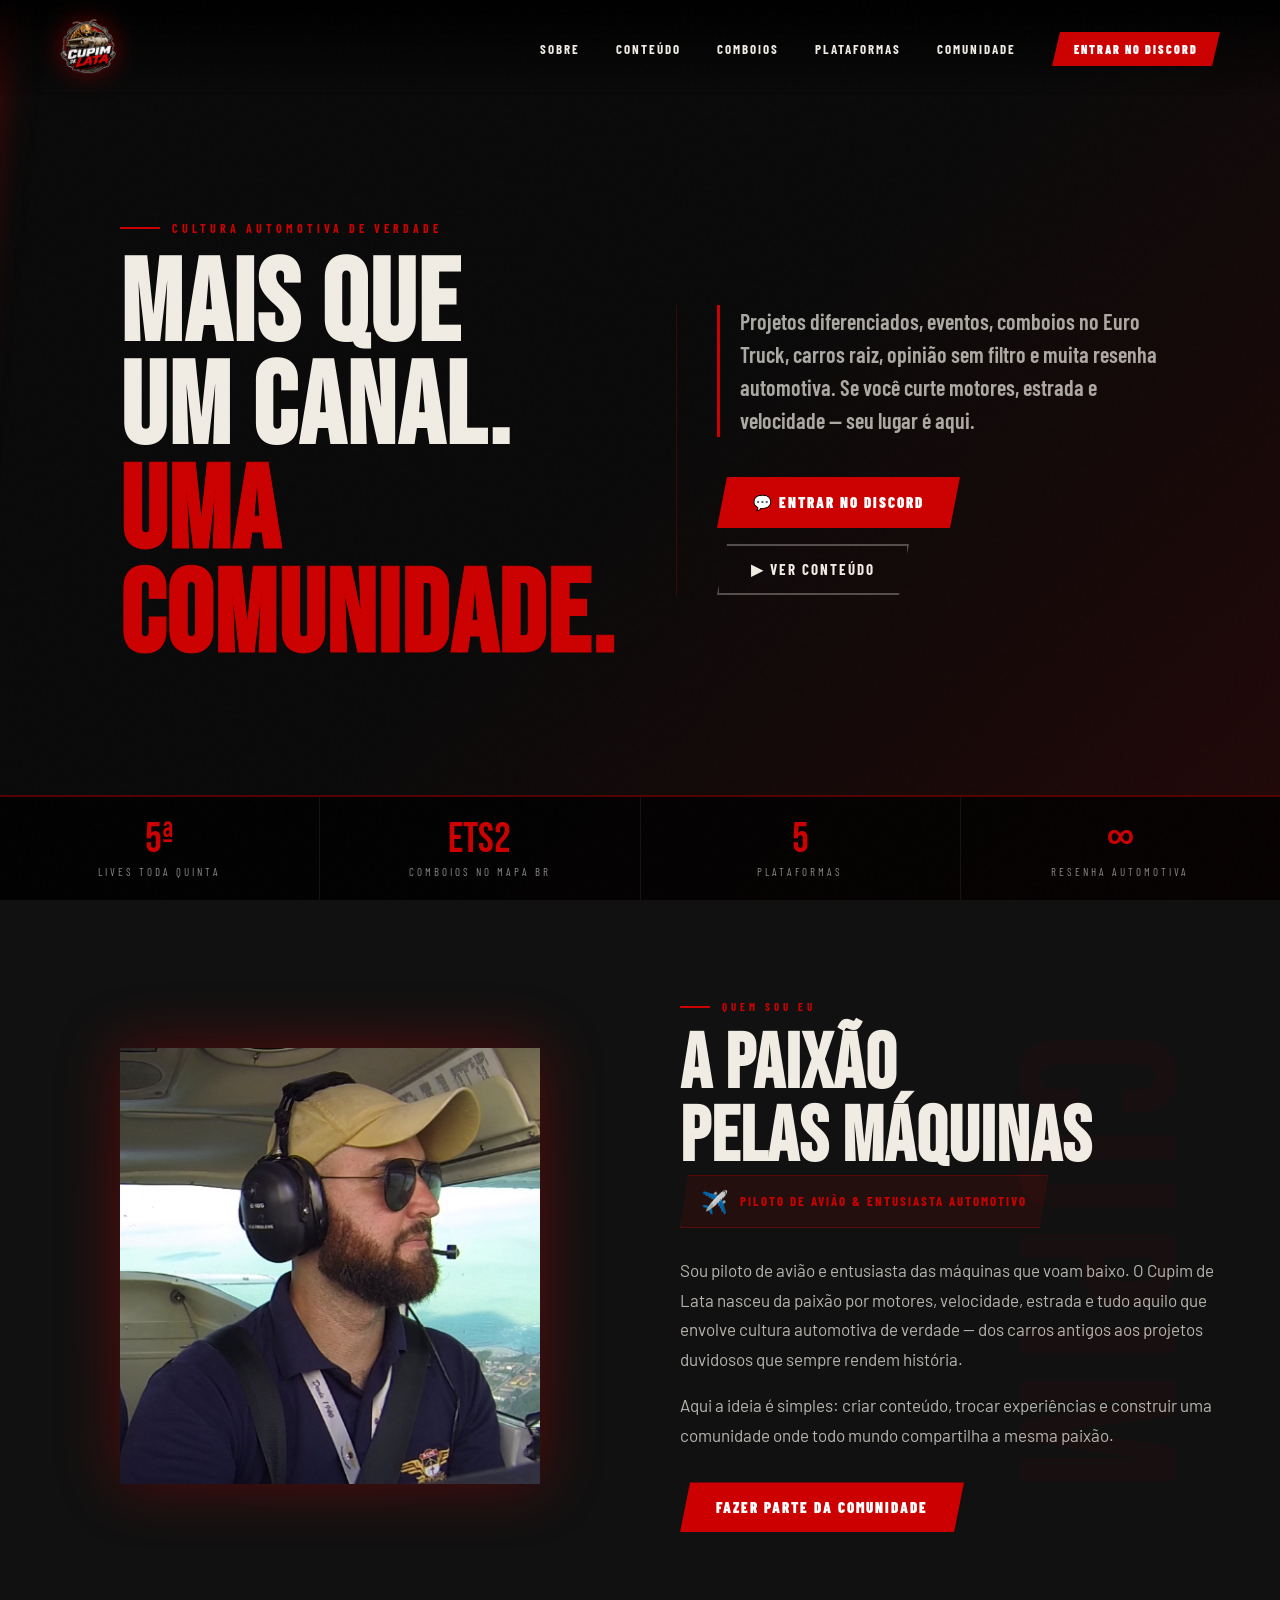
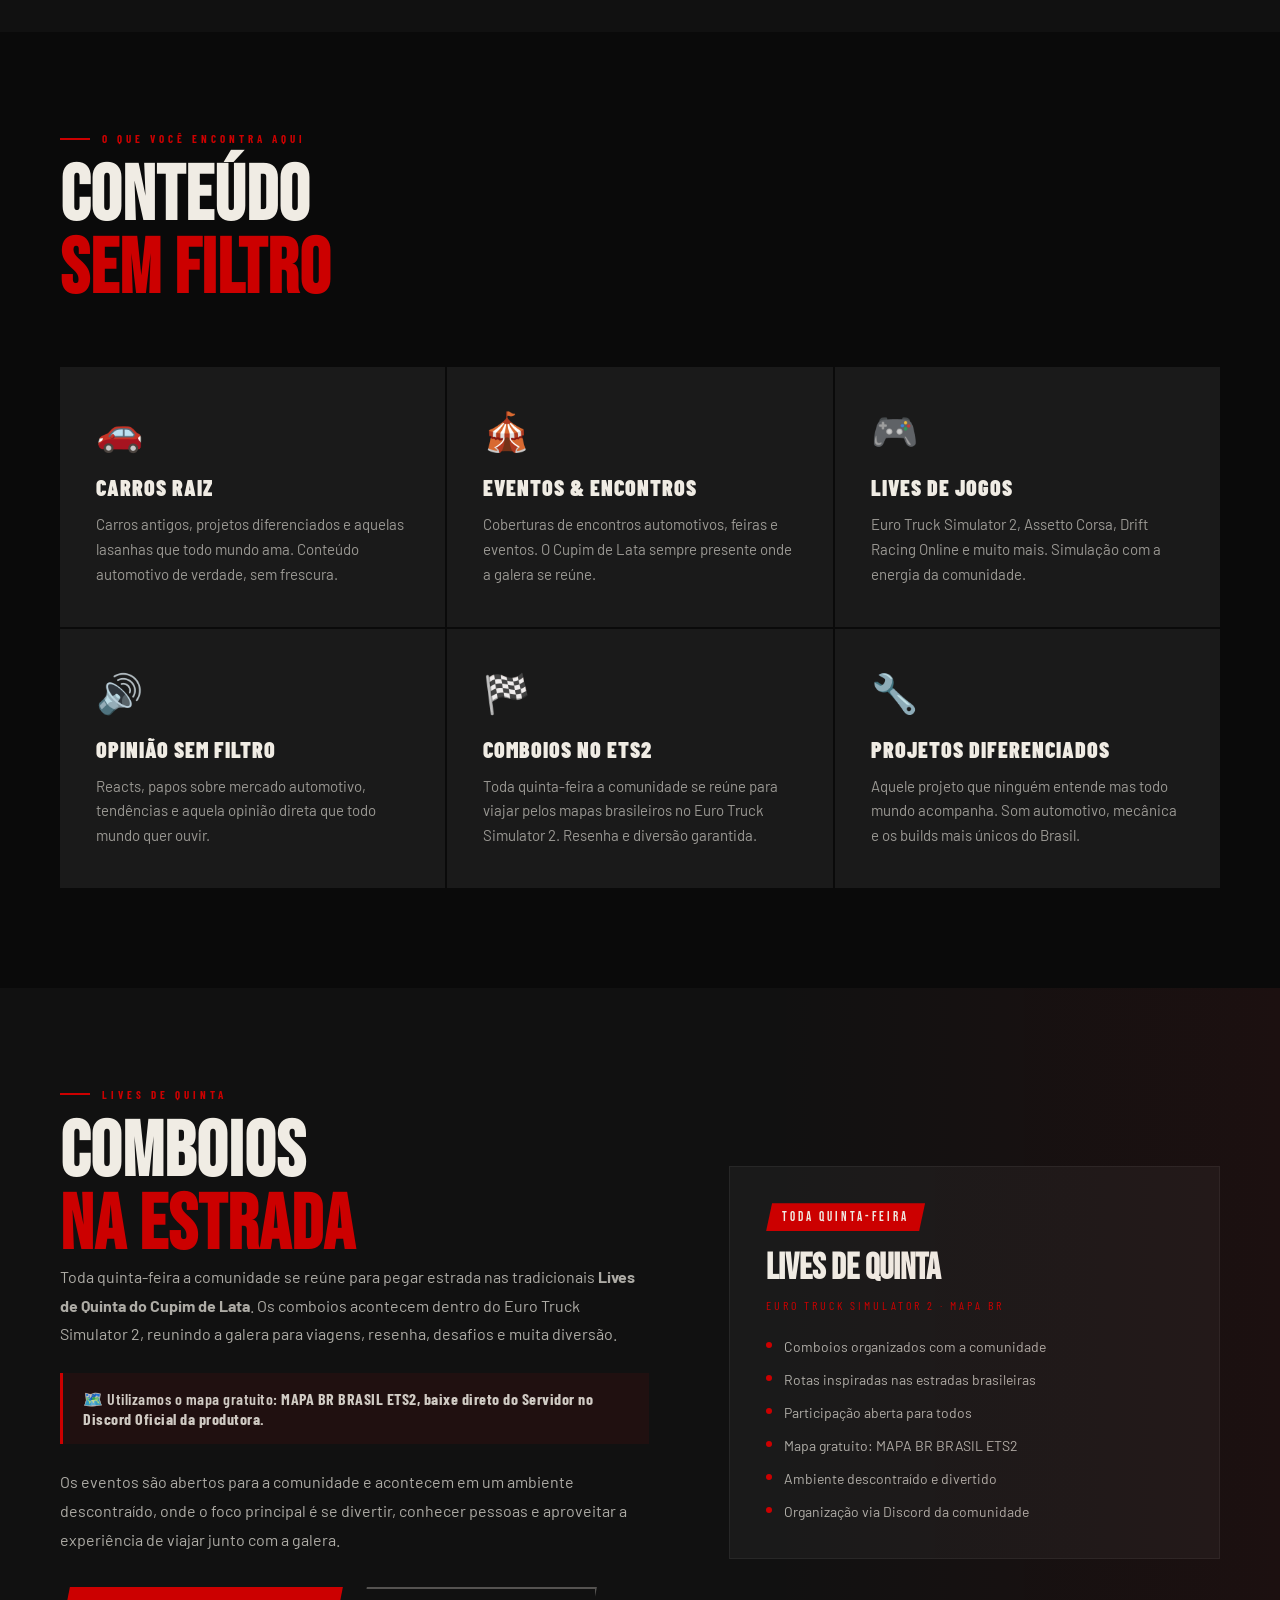
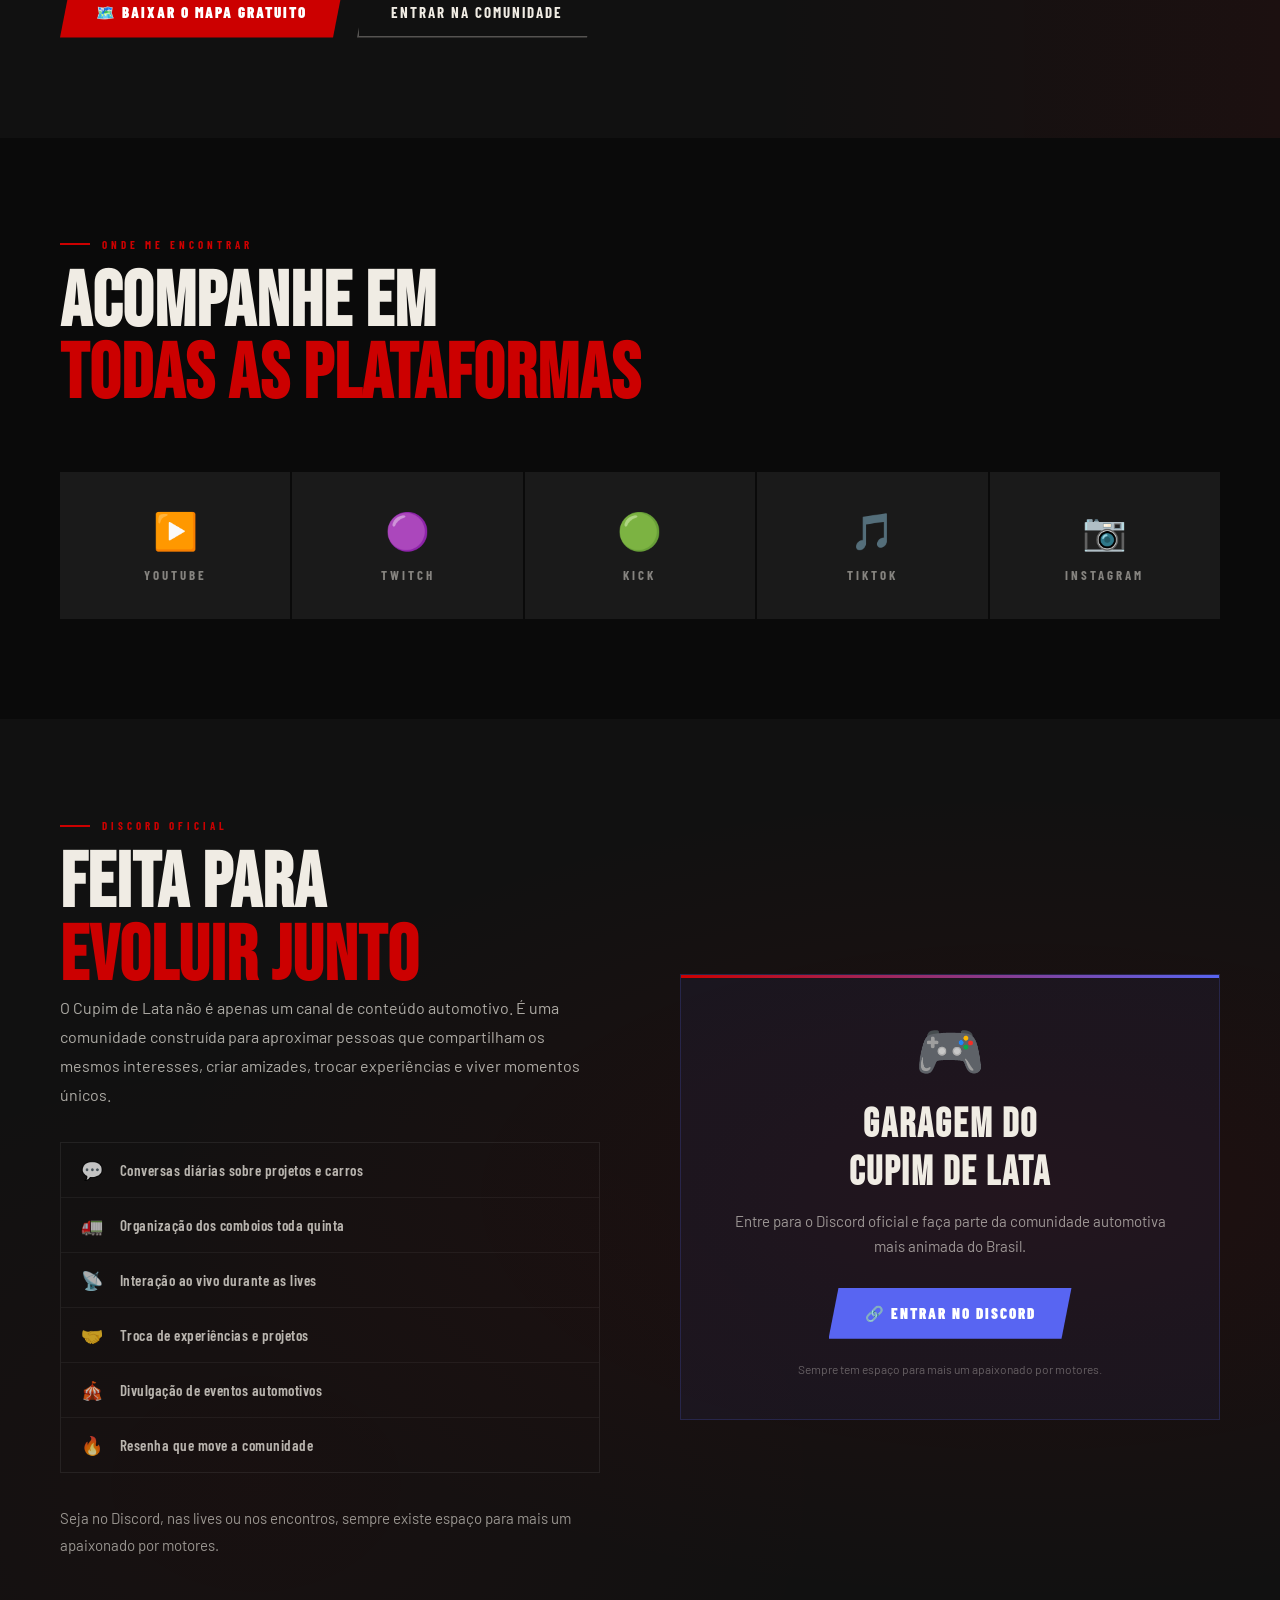
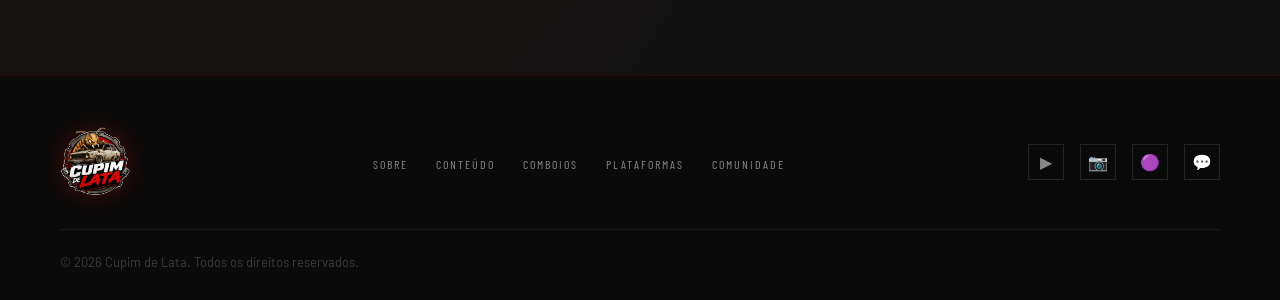
==== index.html @ a25e3d00 "Add files via upload" ====
<!DOCTYPE html>
<html lang="pt-BR">
<head>
<meta charset="UTF-8">
<meta name="viewport" content="width=device-width, initial-scale=1.0">
<title>Cupim de Lata – Cultura Automotiva de Verdade</title>
<link rel="icon" type="image/png" href="./src/img/logo.png">
<link rel="apple-touch-icon" href="./src/img/logo.png">
<link rel="preconnect" href="https://fonts.googleapis.com">
<link href="https://fonts.googleapis.com/css2?family=Bebas+Neue&family=Barlow+Condensed:wght@400;600;700;900&family=Barlow:wght@400;500;600&display=swap" rel="stylesheet">
<link rel="stylesheet" href="style.css">
</head>
<body>

<!-- NAV -->
<nav>
  <a href="#" class="nav-logo">
    <img src="./src/img/logo.png" alt="Cupim de Lata">
  </a>
  <ul class="nav-links">
    <li><a href="#sobre">Sobre</a></li>
    <li><a href="#conteudo">Conteúdo</a></li>
    <li><a href="#comboios">Comboios</a></li>
    <li><a href="#plataformas">Plataformas</a></li>
    <li><a href="#comunidade">Comunidade</a></li>
    <li><a href="https://discord.gg/Wpn9NADYtA" class="nav-cta">Entrar no Discord</a></li>
  </ul>
  <div class="nav-hamburger" id="hamburger" onclick="toggleMenu()">
    <span></span><span></span><span></span>
  </div>
</nav>

<!-- MOBILE MENU -->
<ul class="nav-mobile-menu" id="mobileMenu">
  <li><a href="#sobre">Sobre</a></li>
  <li><a href="#conteudo">Conteúdo</a></li>
  <li><a href="#comboios">Comboios</a></li>
  <li><a href="#plataformas">Plataformas</a></li>
  <li><a href="#comunidade">Comunidade</a></li>
  <li><a href="https://discord.gg/Wpn9NADYtA" class="nav-cta">💬 Entrar no Discord</a></li>
</ul>

<!-- HERO -->
<section class="hero" id="inicio">
  <div class="hero-bg"></div>
  <div class="hero-overlay"></div>
  <div class="hero-slash"></div>

  <div class="hero-content">
    <div class="hero-left">
      <div class="hero-eyebrow reveal">Cultura Automotiva de Verdade</div>
      <h1 class="hero-title reveal reveal-delay-1">
        Mais que<br>
        um canal.<br>
        <span>Uma comunidade.</span>
      </h1>
    </div>
    <div class="hero-right">
      <p class="hero-subtitle reveal reveal-delay-2">
        Projetos diferenciados, eventos, comboios no Euro Truck, carros raiz, opinião sem filtro e muita resenha automotiva. Se você curte motores, estrada e velocidade — seu lugar é aqui.
      </p>
      <div class="hero-actions reveal reveal-delay-3">
        <a href="https://discord.gg/Wpn9NADYtA" class="btn-primary">
          💬 Entrar no Discord
        </a>
        <a href="#conteudo" class="btn-outline">
          ▶ Ver conteúdo
        </a>
      </div>
    </div>
  </div>

  <div class="hero-stats">
    <div class="stat-item">
      <span class="stat-num">5ª</span>
      <span class="stat-label">Lives toda quinta</span>
    </div>
    <div class="stat-item">
      <span class="stat-num">ETS2</span>
      <span class="stat-label">Comboios no mapa BR</span>
    </div>
    <div class="stat-item">
      <span class="stat-num">5</span>
      <span class="stat-label">Plataformas</span>
    </div>
    <div class="stat-item">
      <span class="stat-num">∞</span>
      <span class="stat-label">Resenha automotiva</span>
    </div>
  </div>
</section>

<!-- ABOUT -->
<section class="about" id="sobre">
  <div class="about-grid">
    <div class="about-logo-wrap reveal">
      <img src="./src/img/about.jpg" alt="Cupim de Lata Logo">
    </div>
    <div class="about-text">
      <div class="section-tag reveal">Quem sou eu</div>
      <h2 class="section-title reveal reveal-delay-1">A paixão<br>pelas máquinas</h2>

      <div class="pilot-badge reveal reveal-delay-2">
        <span class="pilot-badge-icon">✈️</span>
        <span class="pilot-badge-text">Piloto de avião & entusiasta automotivo</span>
      </div>

      <p class="reveal reveal-delay-2">Sou piloto de avião e entusiasta das máquinas que voam baixo. O Cupim de Lata nasceu da paixão por motores, velocidade, estrada e tudo aquilo que envolve cultura automotiva de verdade — dos carros antigos aos projetos duvidosos que sempre rendem história.</p>
      <p class="reveal reveal-delay-3">Aqui a ideia é simples: criar conteúdo, trocar experiências e construir uma comunidade onde todo mundo compartilha a mesma paixão.</p>

      <div style="margin-top:32px" class="reveal reveal-delay-3">
        <a href="https://discord.gg/Wpn9NADYtA" class="btn-primary">Fazer parte da comunidade</a>
      </div>
    </div>
  </div>
</section>

<!-- CONTENT -->
<section class="content-section" id="conteudo">
  <div class="content-header">
    <div class="section-tag reveal">O que você encontra aqui</div>
    <h2 class="section-title reveal reveal-delay-1">Conteúdo<br><span style="color:var(--red)">sem filtro</span></h2>
  </div>
  <div class="cards-grid">
    <div class="card reveal">
      <span class="card-icon">🚗</span>
      <h3 class="card-title">Carros Raiz</h3>
      <p class="card-text">Carros antigos, projetos diferenciados e aquelas lasanhas que todo mundo ama. Conteúdo automotivo de verdade, sem frescura.</p>
    </div>
    <div class="card reveal reveal-delay-1">
      <span class="card-icon">🎪</span>
      <h3 class="card-title">Eventos & Encontros</h3>
      <p class="card-text">Coberturas de encontros automotivos, feiras e eventos. O Cupim de Lata sempre presente onde a galera se reúne.</p>
    </div>
    <div class="card reveal reveal-delay-2">
      <span class="card-icon">🎮</span>
      <h3 class="card-title">Lives de Jogos</h3>
      <p class="card-text">Euro Truck Simulator 2, Assetto Corsa, Drift Racing Online e muito mais. Simulação com a energia da comunidade.</p>
    </div>
    <div class="card reveal reveal-delay-3">
      <span class="card-icon">🔊</span>
      <h3 class="card-title">Opinião Sem Filtro</h3>
      <p class="card-text">Reacts, papos sobre mercado automotivo, tendências e aquela opinião direta que todo mundo quer ouvir.</p>
    </div>
    <div class="card reveal reveal-delay-1">
      <span class="card-icon">🏁</span>
      <h3 class="card-title">Comboios no ETS2</h3>
      <p class="card-text">Toda quinta-feira a comunidade se reúne para viajar pelos mapas brasileiros no Euro Truck Simulator 2. Resenha e diversão garantida.</p>
    </div>
    <div class="card reveal reveal-delay-2">
      <span class="card-icon">🔧</span>
      <h3 class="card-title">Projetos Diferenciados</h3>
      <p class="card-text">Aquele projeto que ninguém entende mas todo mundo acompanha. Som automotivo, mecânica e os builds mais únicos do Brasil.</p>
    </div>
  </div>
</section>

<!-- CONVOY -->
<section class="convoy" id="comboios">
  <div class="convoy-inner">
    <div class="convoy-text">
      <div class="section-tag reveal">Lives de Quinta</div>
      <h2 class="section-title reveal reveal-delay-1">Comboios<br><span style="color:var(--red)">na estrada</span></h2>

      <p class="reveal reveal-delay-2">Toda quinta-feira a comunidade se reúne para pegar estrada nas tradicionais <strong>Lives de Quinta do Cupim de Lata</strong>. Os comboios acontecem dentro do Euro Truck Simulator 2, reunindo a galera para viagens, resenha, desafios e muita diversão.</p>

      <div class="convoy-highlight reveal reveal-delay-2">
        🗺️ Utilizamos o mapa gratuito: <strong>MAPA BR BRASIL ETS2, baixe direto do Servidor no Discord Oficial da produtora.</strong>
      </div>

      <p class="reveal reveal-delay-3">Os eventos são abertos para a comunidade e acontecem em um ambiente descontraído, onde o foco principal é se divertir, conhecer pessoas e aproveitar a experiência de viajar junto com a galera.</p>

      <div style="margin-top:32px;display:flex;gap:14px;flex-wrap:wrap" class="reveal reveal-delay-3">
        <a href="https://discord.com/invite/Q7jHeS8Xvj" class="btn-primary">🗺️ Baixar o mapa gratuito</a>
        <a href="https://discord.gg/Wpn9NADYtA" class="btn-outline">Entrar na comunidade</a>
      </div>
    </div>

    <div class="convoy-visual reveal reveal-delay-2">
      <div class="convoy-card">
        <div class="day-badge">Toda Quinta-Feira</div>
        <h3 class="convoy-card-title">Lives de Quinta</h3>
        <p class="convoy-card-sub">Euro Truck Simulator 2 · Mapa BR</p>
        <ul class="convoy-info-list">
          <li><span class="dot"></span>Comboios organizados com a comunidade</li>
          <li><span class="dot"></span>Rotas inspiradas nas estradas brasileiras</li>
          <li><span class="dot"></span>Participação aberta para todos</li>
          <li><span class="dot"></span>Mapa gratuito: MAPA BR BRASIL ETS2</li>
          <li><span class="dot"></span>Ambiente descontraído e divertido</li>
          <li><span class="dot"></span>Organização via Discord da comunidade</li>
        </ul>
      </div>
    </div>
  </div>
</section>

<!-- PLATFORMS -->
<section class="platforms" id="plataformas">
  <div class="platforms-inner">
    <div class="platforms-header">
      <div class="section-tag reveal">Onde me encontrar</div>
      <h2 class="section-title reveal reveal-delay-1">Acompanhe em<br><span style="color:var(--red)">todas as plataformas</span></h2>
    </div>
    <div class="platform-list">
      <a href="https://youtube.com/@cupimdelata" class="platform-item reveal">
        <span class="platform-icon">▶️</span>
        <span class="platform-name">YouTube</span>
      </a>
      <a href="https://twitch.tv/cupimdelata" class="platform-item reveal reveal-delay-1">
        <span class="platform-icon">🟣</span>
        <span class="platform-name">Twitch</span>
      </a>
      <a href="https://kick.com/cupimdelata" class="platform-item reveal reveal-delay-2">
        <span class="platform-icon">🟢</span>
        <span class="platform-name">Kick</span>
      </a>
      <a href="https://tiktok.com/@cupimdelata" class="platform-item reveal reveal-delay-3">
        <span class="platform-icon">🎵</span>
        <span class="platform-name">TikTok</span>
      </a>
      <a href="https://instagram.com/cupim.delata" class="platform-item reveal reveal-delay-4">
        <span class="platform-icon">📷</span>
        <span class="platform-name">Instagram</span>
      </a>
    </div>
  </div>
</section>

<!-- COMMUNITY -->
<section class="community" id="comunidade">
  <div class="community-bg"></div>
  <div class="community-inner">
    <div class="community-text">
      <div class="section-tag reveal">Discord Oficial</div>
      <h2 class="section-title reveal reveal-delay-1">Feita para<br><span style="color:var(--red)">evoluir junto</span></h2>

      <p class="reveal reveal-delay-2">O Cupim de Lata não é apenas um canal de conteúdo automotivo. É uma comunidade construída para aproximar pessoas que compartilham os mesmos interesses, criar amizades, trocar experiências e viver momentos únicos.</p>

      <div class="community-features reveal reveal-delay-2">
        <div class="feat-row"><span class="feat-row-icon">💬</span> Conversas diárias sobre projetos e carros</div>
        <div class="feat-row"><span class="feat-row-icon">🚛</span> Organização dos comboios toda quinta</div>
        <div class="feat-row"><span class="feat-row-icon">📡</span> Interação ao vivo durante as lives</div>
        <div class="feat-row"><span class="feat-row-icon">🤝</span> Troca de experiências e projetos</div>
        <div class="feat-row"><span class="feat-row-icon">🎪</span> Divulgação de eventos automotivos</div>
        <div class="feat-row"><span class="feat-row-icon">🔥</span> Resenha que move a comunidade</div>
      </div>

      <p class="reveal reveal-delay-3" style="font-size:15px;color:rgba(240,236,228,0.6)">Seja no Discord, nas lives ou nos encontros, sempre existe espaço para mais um apaixonado por motores.</p>
    </div>

    <div class="reveal reveal-delay-2">
      <div class="discord-box">
        <span class="discord-icon">🎮</span>
        <h3>Garagem do<br>Cupim de Lata</h3>
        <p>Entre para o Discord oficial e faça parte da comunidade automotiva mais animada do Brasil.</p>
        <a href="https://discord.gg/Wpn9NADYtA" class="btn-discord">
          🔗 Entrar no Discord
        </a>
        <p style="font-size:12px;margin-top:20px;margin-bottom:0;color:rgba(240,236,228,0.35)">
          Sempre tem espaço para mais um apaixonado por motores.
        </p>
      </div>
    </div>
  </div>
</section>

<!-- FOOTER -->
<footer>
  <div class="footer-inner">
    <div>
      <div class="footer-logo">
        <img src="./src/img/logo.png" alt="Cupim de Lata">
      </div>
    </div>
    <ul class="footer-links">
      <li><a href="#sobre">Sobre</a></li>
      <li><a href="#conteudo">Conteúdo</a></li>
      <li><a href="#comboios">Comboios</a></li>
      <li><a href="#plataformas">Plataformas</a></li>
      <li><a href="#comunidade">Comunidade</a></li>
    </ul>
    <div class="footer-social">
      <a href="https://youtube.com/@cupimdelata" class="social-icon">▶</a>
      <a href="https://instagram.com/cupim.delata" class="social-icon">📷</a>
      <a href="https://twitch.tv/cupimdelata" class="social-icon">🟣</a>
      <a href="https://discord.gg/Wpn9NADYtA" class="social-icon">💬</a>
    </div>
  </div>
  <div class="footer-bottom">
    <p class="footer-copy">© 2026 Cupim de Lata. Todos os direitos reservados.</p>
  </div>
</footer>

<script src="main.js"></script>
</body>
</html>
---- style.css ----
:root {
    --red: #cc0000;
    --red-bright: #ff1a1a;
    --white: #f0ece4;
    --black: #0a0a0a;
    --dark: #111111;
    --dark2: #1a1a1a;
    --dark3: #222222;
    --metal: #2a2a2a;
    --rust: #8b3a1a;
    --yellow: #f5c518;
    --text-muted: #888;
  }

  *, *::before, *::after { box-sizing: border-box; margin: 0; padding: 0; }

  html { }

  body {
    background-color: var(--black);
    color: var(--white);
    font-family: 'Barlow', sans-serif;
    overflow-x: hidden;
  }

  /* ── NOISE OVERLAY ── */
  body::before {
    content: '';
    position: fixed;
    inset: 0;
    background-image: url("data:image/svg+xml,%3Csvg viewBox='0 0 256 256' xmlns='http://www.w3.org/2000/svg'%3E%3Cfilter id='n'%3E%3CfeTurbulence type='fractalNoise' baseFrequency='0.9' numOctaves='4' stitchTiles='stitch'/%3E%3C/filter%3E%3Crect width='100%25' height='100%25' filter='url(%23n)' opacity='0.04'/%3E%3C/svg%3E");
    pointer-events: none;
    z-index: 9999;
    opacity: 0.35;
  }

  /* ── NAV ── */
  nav {
    position: fixed;
    top: 0;
    width: 100%;
    z-index: 100;
    display: flex;
    align-items: center;
    justify-content: space-between;
    padding: 18px 60px;
    background: linear-gradient(to bottom, rgba(0,0,0,0.95) 0%, transparent 100%);
    backdrop-filter: blur(4px);
  }

  .nav-logo img {
    height: 56px;
    filter: drop-shadow(0 0 12px rgba(204,0,0,0.5));
  }

  .nav-links {
    display: flex;
    gap: 36px;
    list-style: none;
  }

  .nav-links a {
    text-decoration: none;
    color: var(--white);
    font-family: 'Barlow Condensed', sans-serif;
    font-weight: 700;
    font-size: 13px;
    letter-spacing: 2px;
    text-transform: uppercase;
    transition: color 0.2s;
    position: relative;
  }

  .nav-links a::after {
    content: '';
    position: absolute;
    left: 0; bottom: -4px;
    width: 0; height: 2px;
    background: var(--red);
    transition: width 0.3s;
  }

  .nav-links a:hover { color: var(--red-bright); }
  .nav-links a:hover::after { width: 100%; }

  .nav-cta {
    background: var(--red);
    color: #fff !important;
    padding: 10px 22px;
    clip-path: polygon(8px 0%, 100% 0%, calc(100% - 8px) 100%, 0% 100%);
    font-family: 'Barlow Condensed', sans-serif !important;
    font-weight: 900 !important;
    font-size: 12px !important;
    letter-spacing: 2px !important;
    transition: background 0.2s !important;
  }
  .nav-cta:hover { background: var(--red-bright) !important; color: #fff !important; }
  .nav-cta::after { display: none !important; }

  /* ── HERO ── */
  .hero {
    position: relative;
    min-height: 100vh;
    display: flex;
    align-items: center;
    justify-content: center;
    overflow: hidden;
  }

  .hero-bg {
    position: absolute;
    inset: 0;
    background-image: url('bg2.png');
    background-size: cover;
    background-position: center;
    filter: brightness(0.35) saturate(0.8);
    transform: scale(1.05);
    animation: slow-zoom 20s ease-in-out infinite alternate;
  }

  @keyframes slow-zoom {
    from { transform: scale(1.05); }
    to   { transform: scale(1.12); }
  }

  .hero-overlay {
    position: absolute;
    inset: 0;
    background: linear-gradient(
      135deg,
      rgba(10,10,10,0.92) 0%,
      rgba(10,10,10,0.6) 50%,
      rgba(180,0,0,0.15) 100%
    );
  }

  /* diagonal red slash */
  .hero-slash {
    position: absolute;
    left: -60px;
    top: 0;
    bottom: 0;
    width: 6px;
    background: var(--red);
    transform: skewX(-6deg);
    box-shadow: 0 0 40px 8px rgba(204,0,0,0.6);
  }

  .hero-content {
    position: relative;
    z-index: 2;
    padding: 0 60px;
    width: 100%;
    max-width: 1280px;
    margin: 0 auto;
    display: grid;
    grid-template-columns: 1fr 1fr;
    gap: 60px;
    align-items: center;
  }

  .hero-left {
    display: flex;
    flex-direction: column;
  }

  .hero-right {
    display: flex;
    flex-direction: column;
    justify-content: center;
    padding-left: 40px;
    border-left: 1px solid rgba(204,0,0,0.25);
  }

  .hero-eyebrow {
    font-family: 'Barlow Condensed', sans-serif;
    font-weight: 700;
    font-size: 12px;
    letter-spacing: 4px;
    text-transform: uppercase;
    color: var(--red);
    margin-bottom: 20px;
    display: flex;
    align-items: center;
    gap: 12px;
  }

  .hero-eyebrow::before {
    content: '';
    display: block;
    width: 40px;
    height: 2px;
    background: var(--red);
  }

  .hero-title {
    font-family: 'Bebas Neue', cursive;
    font-size: clamp(64px, 9vw, 130px);
    line-height: 0.9;
    color: var(--white);
    letter-spacing: 2px;
    margin-bottom: 10px;
  }

  .hero-title span {
    color: var(--red);
    display: block;
    -webkit-text-stroke: 1px var(--red);
  }

  .hero-subtitle {
    font-family: 'Barlow Condensed', sans-serif;
    font-weight: 600;
    font-size: clamp(16px, 2.2vw, 22px);
    color: rgba(240,236,228,0.7);
    line-height: 1.5;
    margin: 0 0 40px;
    border-left: 3px solid var(--red);
    padding-left: 20px;
  }

  .hero-actions {
    display: flex;
    gap: 16px;
    flex-wrap: wrap;
  }

  .btn-primary {
    display: inline-flex;
    align-items: center;
    gap: 10px;
    background: var(--red);
    color: #fff;
    font-family: 'Barlow Condensed', sans-serif;
    font-weight: 900;
    font-size: 15px;
    letter-spacing: 2px;
    text-transform: uppercase;
    padding: 16px 36px;
    clip-path: polygon(10px 0%, 100% 0%, calc(100% - 10px) 100%, 0% 100%);
    text-decoration: none;
    transition: all 0.25s;
    position: relative;
    overflow: hidden;
  }

  .btn-primary::before {
    content: '';
    position: absolute;
    inset: 0;
    background: rgba(255,255,255,0.12);
    transform: translateX(-110%) skewX(-15deg);
    transition: transform 0.35s;
  }

  .btn-primary:hover::before { transform: translateX(110%) skewX(-15deg); }
  .btn-primary:hover { background: var(--red-bright); transform: translateY(-2px); }

  .btn-outline {
    display: inline-flex;
    align-items: center;
    gap: 10px;
    background: transparent;
    color: var(--white);
    font-family: 'Barlow Condensed', sans-serif;
    font-weight: 700;
    font-size: 15px;
    letter-spacing: 2px;
    text-transform: uppercase;
    padding: 14px 32px;
    border: 2px solid rgba(240,236,228,0.3);
    clip-path: polygon(10px 0%, 100% 0%, calc(100% - 10px) 100%, 0% 100%);
    text-decoration: none;
    transition: all 0.25s;
  }

  .btn-outline:hover {
    border-color: var(--red);
    color: var(--red-bright);
    transform: translateY(-2px);
  }

  /* stats bar */
  .hero-stats {
    position: absolute;
    bottom: 0;
    left: 0;
    right: 0;
    background: rgba(0,0,0,0.8);
    border-top: 2px solid rgba(204,0,0,0.4);
    display: flex;
    align-items: center;
    justify-content: center;
    gap: 0;
    z-index: 2;
  }

  .stat-item {
    flex: 1;
    text-align: center;
    padding: 22px 20px;
    border-right: 1px solid rgba(255,255,255,0.07);
    position: relative;
  }
  .stat-item:last-child { border-right: none; }

  .stat-num {
    font-family: 'Bebas Neue', cursive;
    font-size: 42px;
    color: var(--red);
    line-height: 1;
    display: block;
  }

  .stat-label {
    font-family: 'Barlow Condensed', sans-serif;
    font-size: 11px;
    letter-spacing: 3px;
    text-transform: uppercase;
    color: var(--text-muted);
    margin-top: 4px;
    display: block;
  }

  /* ── SECTIONS BASE ── */
  section {
    padding: 100px 60px;
  }

  .section-tag {
    font-family: 'Barlow Condensed', sans-serif;
    font-weight: 700;
    font-size: 11px;
    letter-spacing: 4px;
    text-transform: uppercase;
    color: var(--red);
    display: flex;
    align-items: center;
    gap: 12px;
    margin-bottom: 16px;
  }

  .section-tag::before {
    content: '';
    display: inline-block;
    width: 30px;
    height: 2px;
    background: var(--red);
  }

  .section-title {
    font-family: 'Bebas Neue', cursive;
    font-size: clamp(42px, 6vw, 80px);
    line-height: 0.95;
    letter-spacing: 1px;
  }

  /* ── ABOUT ── */
  .about {
    background: var(--dark);
    position: relative;
    overflow: hidden;
  }

  .about::before {
    content: 'CUPIM';
    position: absolute;
    right: -40px;
    top: 50%;
    transform: translateY(-50%) rotate(90deg);
    font-family: 'Bebas Neue', cursive;
    font-size: 220px;
    color: rgba(204,0,0,0.04);
    letter-spacing: 10px;
    pointer-events: none;
    white-space: nowrap;
  }

  .about-grid {
    display: grid;
    grid-template-columns: 1fr 1fr;
    gap: 80px;
    align-items: center;
    max-width: 1280px;
    margin: 0 auto;
  }

  .about-logo-wrap {
    position: relative;
    display: flex;
    justify-content: center;
  }

  .about-logo-wrap::before {
    content: '';
    position: absolute;
    inset: -30px;
    border-radius: 50%;
    background: radial-gradient(circle, rgba(204,0,0,0.12) 0%, transparent 70%);
    animation: pulse-glow 3s ease-in-out infinite;
  }

  @keyframes pulse-glow {
    0%, 100% { opacity: 0.5; transform: scale(1); }
    50% { opacity: 1; transform: scale(1.05); }
  }

  .about-logo-wrap img {
    width: 100%;
    max-width: 420px;
    filter: drop-shadow(0 0 30px rgba(204,0,0,0.35));
    position: relative;
    z-index: 1;
  }

  .about-text p {
    font-size: 17px;
    line-height: 1.75;
    color: rgba(240,236,228,0.75);
    margin-bottom: 16px;
  }

  .pilot-badge {
    display: inline-flex;
    align-items: center;
    gap: 12px;
    background: rgba(204,0,0,0.1);
    border: 1px solid rgba(204,0,0,0.3);
    padding: 12px 20px;
    clip-path: polygon(8px 0%, 100% 0%, calc(100% - 8px) 100%, 0% 100%);
    margin-bottom: 28px;
  }

  .pilot-badge-icon { font-size: 22px; }
  .pilot-badge-text {
    font-family: 'Barlow Condensed', sans-serif;
    font-weight: 700;
    font-size: 13px;
    letter-spacing: 2px;
    text-transform: uppercase;
    color: var(--red);
  }

  /* ── CONTENT GRID ── */
  .content-section {
    background: var(--black);
    position: relative;
  }

  .content-header {
    max-width: 1280px;
    margin: 0 auto 60px;
  }

  .cards-grid {
    display: grid;
    grid-template-columns: repeat(3, 1fr);
    gap: 2px;
    max-width: 1280px;
    margin: 0 auto;
  }

  .card {
    background: var(--dark2);
    padding: 40px 36px;
    position: relative;
    overflow: hidden;
    transition: transform 0.3s, background 0.3s;
    cursor: default;
  }

  .card::before {
    content: '';
    position: absolute;
    top: 0; left: 0;
    width: 3px;
    height: 0;
    background: var(--red);
    transition: height 0.4s;
  }

  .card:hover { background: var(--dark3); transform: translateY(-4px); }
  .card:hover::before { height: 100%; }

  .card-icon {
    font-size: 38px;
    margin-bottom: 20px;
    display: block;
    filter: grayscale(0.3);
    transition: filter 0.3s;
  }

  .card:hover .card-icon { filter: grayscale(0); }

  .card-title {
    font-family: 'Barlow Condensed', sans-serif;
    font-weight: 900;
    font-size: 22px;
    letter-spacing: 1px;
    text-transform: uppercase;
    margin-bottom: 12px;
    color: var(--white);
  }

  .card-text {
    font-size: 15px;
    line-height: 1.65;
    color: rgba(240,236,228,0.6);
  }

  /* ── CONVOY ── */
  .convoy {
    background: var(--dark);
    position: relative;
    overflow: hidden;
  }

  .convoy::after {
    content: '';
    position: absolute;
    top: 0; right: 0;
    width: 40%;
    height: 100%;
    background: linear-gradient(to left, rgba(204,0,0,0.06) 0%, transparent 100%);
    pointer-events: none;
  }

  .convoy-inner {
    max-width: 1280px;
    margin: 0 auto;
    display: grid;
    grid-template-columns: 1.2fr 1fr;
    gap: 80px;
    align-items: center;
  }

  .convoy-text p {
    font-size: 16px;
    line-height: 1.8;
    color: rgba(240,236,228,0.7);
    margin-bottom: 18px;
  }

  .convoy-highlight {
    background: rgba(204,0,0,0.08);
    border-left: 3px solid var(--red);
    padding: 16px 20px;
    margin: 24px 0;
    font-family: 'Barlow Condensed', sans-serif;
    font-size: 16px;
    font-weight: 600;
    letter-spacing: 0.5px;
    color: rgba(240,236,228,0.85);
  }

  .convoy-visual {
    position: relative;
  }

  .convoy-card {
    background: var(--dark2);
    border: 1px solid rgba(255,255,255,0.06);
    padding: 36px;
    position: relative;
  }

  .convoy-card-title {
    font-family: 'Bebas Neue', cursive;
    font-size: 36px;
    color: var(--white);
    margin-bottom: 8px;
  }

  .convoy-card-sub {
    font-family: 'Barlow Condensed', sans-serif;
    font-size: 12px;
    letter-spacing: 3px;
    text-transform: uppercase;
    color: var(--red);
    margin-bottom: 24px;
  }

  .day-badge {
    display: inline-block;
    background: var(--red);
    font-family: 'Bebas Neue', cursive;
    font-size: 13px;
    letter-spacing: 3px;
    padding: 6px 16px;
    clip-path: polygon(6px 0%, 100% 0%, calc(100% - 6px) 100%, 0% 100%);
    margin-bottom: 16px;
  }

  .convoy-info-list {
    list-style: none;
    display: flex;
    flex-direction: column;
    gap: 12px;
  }

  .convoy-info-list li {
    display: flex;
    align-items: flex-start;
    gap: 12px;
    font-size: 14px;
    color: rgba(240,236,228,0.7);
    line-height: 1.5;
  }

  .convoy-info-list li .dot {
    width: 6px;
    height: 6px;
    border-radius: 50%;
    background: var(--red);
    margin-top: 6px;
    flex-shrink: 0;
  }

  /* ── PLATFORMS ── */
  .platforms {
    background: var(--black);
    position: relative;
  }

  .platforms-inner {
    max-width: 1280px;
    margin: 0 auto;
  }

  .platforms-header {
    margin-bottom: 60px;
  }

  .platform-list {
    display: grid;
    grid-template-columns: repeat(5, 1fr);
    gap: 2px;
  }

  .platform-item {
    background: var(--dark2);
    padding: 36px 24px;
    text-align: center;
    transition: all 0.3s;
    position: relative;
    overflow: hidden;
    text-decoration: none;
    display: flex;
    flex-direction: column;
    align-items: center;
    gap: 14px;
  }

  .platform-item::before {
    content: '';
    position: absolute;
    bottom: 0; left: 0; right: 0;
    height: 2px;
    background: var(--red);
    transform: scaleX(0);
    transition: transform 0.3s;
  }

  .platform-item:hover { background: var(--dark3); transform: translateY(-4px); }
  .platform-item:hover::before { transform: scaleX(1); }

  .platform-icon {
    font-size: 36px;
    display: block;
  }

  .platform-name {
    font-family: 'Barlow Condensed', sans-serif;
    font-weight: 700;
    font-size: 13px;
    letter-spacing: 3px;
    text-transform: uppercase;
    color: rgba(240,236,228,0.5);
    transition: color 0.3s;
  }

  .platform-item:hover .platform-name { color: var(--white); }

  /* ── COMMUNITY / DISCORD ── */
  .community {
    background: var(--dark);
    position: relative;
    overflow: hidden;
  }

  .community-bg {
    position: absolute;
    inset: 0;
    background: 
      radial-gradient(ellipse at 80% 50%, rgba(204,0,0,0.08) 0%, transparent 60%),
      radial-gradient(ellipse at 20% 80%, rgba(204,0,0,0.04) 0%, transparent 40%);
    pointer-events: none;
  }

  .community-inner {
    max-width: 1280px;
    margin: 0 auto;
    display: grid;
    grid-template-columns: 1fr 1fr;
    gap: 80px;
    align-items: center;
    position: relative;
    z-index: 1;
  }

  .community-text p {
    font-size: 16px;
    line-height: 1.8;
    color: rgba(240,236,228,0.7);
    margin-bottom: 16px;
  }

  .community-features {
    display: flex;
    flex-direction: column;
    gap: 0;
    margin: 32px 0;
    border: 1px solid rgba(255,255,255,0.07);
  }

  .feat-row {
    display: flex;
    align-items: center;
    gap: 16px;
    padding: 16px 20px;
    border-bottom: 1px solid rgba(255,255,255,0.05);
    font-family: 'Barlow Condensed', sans-serif;
    font-size: 15px;
    font-weight: 600;
    letter-spacing: 0.5px;
    color: rgba(240,236,228,0.75);
    transition: background 0.2s, color 0.2s;
  }

  .feat-row:last-child { border-bottom: none; }
  .feat-row:hover { background: rgba(204,0,0,0.06); color: var(--white); }
  .feat-row-icon { font-size: 18px; }

  /* Discord CTA box */
  .discord-box {
    background: rgba(88, 101, 242, 0.06);
    border: 1px solid rgba(88, 101, 242, 0.2);
    padding: 40px;
    text-align: center;
    position: relative;
  }

  .discord-box::before {
    content: '';
    position: absolute;
    top: 0; left: 0; right: 0;
    height: 3px;
    background: linear-gradient(90deg, var(--red) 0%, #5865f2 100%);
  }

  .discord-icon {
    font-size: 56px;
    display: block;
    margin-bottom: 16px;
  }

  .discord-box h3 {
    font-family: 'Bebas Neue', cursive;
    font-size: 40px;
    letter-spacing: 2px;
    margin-bottom: 12px;
    color: var(--white);
  }

  .discord-box p {
    font-size: 15px;
    color: rgba(240,236,228,0.6);
    line-height: 1.7;
    margin-bottom: 28px;
  }

  .btn-discord {
    display: inline-flex;
    align-items: center;
    gap: 10px;
    background: #5865f2;
    color: #fff;
    font-family: 'Barlow Condensed', sans-serif;
    font-weight: 900;
    font-size: 15px;
    letter-spacing: 2px;
    text-transform: uppercase;
    padding: 16px 36px;
    clip-path: polygon(10px 0%, 100% 0%, calc(100% - 10px) 100%, 0% 100%);
    text-decoration: none;
    transition: all 0.25s;
  }

  .btn-discord:hover { background: #4752c4; transform: translateY(-2px); }

  /* ── FOOTER ── */
  footer {
    background: var(--black);
    border-top: 1px solid rgba(204,0,0,0.2);
    padding: 50px 60px 30px;
  }

  .footer-inner {
    max-width: 1280px;
    margin: 0 auto;
    display: flex;
    align-items: center;
    justify-content: space-between;
    flex-wrap: wrap;
    gap: 24px;
    padding-bottom: 30px;
    border-bottom: 1px solid rgba(255,255,255,0.06);
    margin-bottom: 24px;
  }

  .footer-logo img {
    height: 70px;
    filter: drop-shadow(0 0 12px rgba(204,0,0,0.3));
  }

  .footer-tagline {
    font-family: 'Barlow Condensed', sans-serif;
    font-size: 13px;
    letter-spacing: 2px;
    text-transform: uppercase;
    color: var(--text-muted);
    margin-top: 8px;
  }

  .footer-links {
    display: flex;
    gap: 28px;
    list-style: none;
  }

  .footer-links a {
    font-family: 'Barlow Condensed', sans-serif;
    font-size: 12px;
    letter-spacing: 2px;
    text-transform: uppercase;
    color: var(--text-muted);
    text-decoration: none;
    transition: color 0.2s;
  }

  .footer-links a:hover { color: var(--red); }

  .footer-bottom {
    max-width: 1280px;
    margin: 0 auto;
    display: flex;
    justify-content: space-between;
    align-items: center;
    flex-wrap: wrap;
    gap: 12px;
  }

  .footer-copy {
    font-size: 13px;
    color: rgba(255,255,255,0.2);
  }

  .footer-social {
    display: flex;
    gap: 16px;
  }

  .social-icon {
    width: 36px;
    height: 36px;
    border: 1px solid rgba(255,255,255,0.1);
    display: flex;
    align-items: center;
    justify-content: center;
    font-size: 16px;
    transition: all 0.25s;
    text-decoration: none;
    color: var(--text-muted);
  }

  .social-icon:hover {
    border-color: var(--red);
    color: var(--red);
    background: rgba(204,0,0,0.08);
  }

  /* ── SCROLL ANIMATIONS ── */
  .reveal {
    opacity: 0;
    transform: translateY(30px);
    transition: opacity 0.7s ease, transform 0.7s ease;
  }

  .reveal.visible {
    opacity: 1;
    transform: translateY(0);
  }

  .reveal-delay-1 { transition-delay: 0.1s; }
  .reveal-delay-2 { transition-delay: 0.2s; }
  .reveal-delay-3 { transition-delay: 0.3s; }
  .reveal-delay-4 { transition-delay: 0.4s; }

  /* ── DIVIDER ── */
  .divider {
    display: flex;
    align-items: center;
    gap: 16px;
    padding: 0 60px;
    max-width: 1400px;
    margin: 0 auto;
  }

  .divider-line {
    flex: 1;
    height: 1px;
    background: rgba(255,255,255,0.06);
  }

  .divider-icon {
    font-size: 18px;
    color: rgba(204,0,0,0.4);
  }

  /* ── HAMBURGER ── */
  .nav-hamburger {
    display: none;
    flex-direction: column;
    gap: 5px;
    cursor: pointer;
    padding: 6px;
    z-index: 200;
  }
  .nav-hamburger span {
    display: block;
    width: 26px;
    height: 2px;
    background: var(--white);
    border-radius: 2px;
    transition: all 0.3s;
  }
  .nav-hamburger.open span:nth-child(1) { transform: translateY(7px) rotate(45deg); }
  .nav-hamburger.open span:nth-child(2) { opacity: 0; }
  .nav-hamburger.open span:nth-child(3) { transform: translateY(-7px) rotate(-45deg); }

  .nav-mobile-menu {
    display: none;
    position: fixed;
    top: 0; left: 0; right: 0; bottom: 0;
    background: rgba(8,8,8,0.98);
    z-index: 150;
    flex-direction: column;
    align-items: center;
    justify-content: center;
    gap: 0;
    backdrop-filter: blur(12px);
  }
  .nav-mobile-menu.open { display: flex; }
  .nav-mobile-menu li { list-style: none; width: 100%; text-align: center; }
  .nav-mobile-menu a {
    display: block;
    padding: 20px 32px;
    font-family: 'Bebas Neue', cursive;
    font-size: 36px;
    letter-spacing: 3px;
    color: var(--white);
    text-decoration: none;
    border-bottom: 1px solid rgba(255,255,255,0.06);
    transition: color 0.2s, background 0.2s;
  }
  .nav-mobile-menu a:hover { color: var(--red); background: rgba(204,0,0,0.05); }
  .nav-mobile-menu .nav-cta {
    margin-top: 28px;
    display: inline-block !important;
    width: auto !important;
    font-size: 16px !important;
    padding: 16px 36px !important;
    border-bottom: none !important;
    background: var(--red) !important;
  }

  /* ── MOBILE ── */
  @media (max-width: 900px) {

    /* NAV */
    nav { padding: 14px 20px; }
    .nav-links { display: none; }
    .nav-hamburger { display: flex; }
    .nav-logo img { height: 44px; }

    /* SECTIONS */
    section { padding: 60px 20px; }

    /* HERO */
    .hero { align-items: flex-start; padding-top: 100px; min-height: 100svh; }
    .hero-content {
      grid-template-columns: 1fr;
      gap: 24px;
      padding: 0 20px;
    }
    .hero-title { font-size: clamp(52px, 14vw, 80px); }
    .hero-eyebrow { font-size: 10px; }
    .hero-right {
      padding-left: 0;
      border-left: none;
      border-top: 1px solid rgba(204,0,0,0.25);
      padding-top: 24px;
    }
    .hero-subtitle { font-size: 16px; margin-bottom: 28px; }
    .hero-actions { flex-direction: column; gap: 12px; }
    .hero-actions .btn-primary,
    .hero-actions .btn-outline { width: 100%; justify-content: center; padding: 15px 24px; }

    /* STATS BAR */
    .hero-stats {
      position: relative;
      display: grid;
      grid-template-columns: 1fr 1fr;
    }
    .stat-item { padding: 18px 12px; }
    .stat-num { font-size: 30px; }
    .stat-label { font-size: 9px; letter-spacing: 1.5px; }

    /* ABOUT */
    .about-grid { grid-template-columns: 1fr; gap: 0; }
    .about-logo-wrap {
      display: flex;
      justify-content: center;
      margin-bottom: 32px;
    }
    .about-logo-wrap img { max-width: 220px; }
    .about-logo-wrap::before { display: none; }
    .about-text p { font-size: 15px; }
    .pilot-badge { width: 100%; }

    /* CONTENT CARDS */
    .cards-grid { grid-template-columns: 1fr; gap: 2px; }
    .card { padding: 28px 24px; }
    .card-icon { font-size: 30px; margin-bottom: 14px; }
    .card-title { font-size: 18px; }
    .card-text { font-size: 14px; }
    .content-header { margin-bottom: 36px; }

    /* CONVOY */
    .convoy-inner { grid-template-columns: 1fr; gap: 32px; }
    .convoy-text p { font-size: 15px; }
    .convoy-card { padding: 24px; }
    .convoy-card-title { font-size: 28px; }
    .convoy-highlight { font-size: 14px; }
    .convoy-info-list li { font-size: 13px; }
    .convoy-visual { order: -1; }

    /* PLATFORMS */
    .platform-list { grid-template-columns: repeat(3, 1fr); gap: 2px; }
    .platform-item { padding: 24px 16px; }
    .platform-icon { font-size: 28px; }
    .platform-name { font-size: 10px; letter-spacing: 1.5px; }

    /* COMMUNITY */
    .community-inner { grid-template-columns: 1fr; gap: 36px; }
    .community-text p { font-size: 15px; }
    .feat-row { font-size: 14px; padding: 14px 16px; }
    .discord-box { padding: 28px 20px; }
    .discord-box h3 { font-size: 30px; }
    .discord-box p { font-size: 14px; }
    .btn-discord { width: 100%; justify-content: center; }

    /* SECTION TITLES */
    .section-title { font-size: clamp(36px, 10vw, 56px); }
    .section-tag { font-size: 10px; }

    /* FOOTER */
    footer { padding: 40px 20px 24px; }
    .footer-inner {
      flex-direction: column;
      align-items: flex-start;
      gap: 28px;
      padding-bottom: 24px;
    }
    .footer-logo img { height: 54px; }
    .footer-links {
      flex-wrap: wrap;
      gap: 16px 24px;
    }
    .footer-bottom { flex-direction: column; align-items: flex-start; gap: 8px; }
  }

  @media (max-width: 420px) {
    .hero-title { font-size: 48px; }
    .platform-list { grid-template-columns: repeat(2, 1fr); }
    .hero-stats { grid-template-columns: 1fr 1fr; }
    .stat-num { font-size: 26px; }
  }
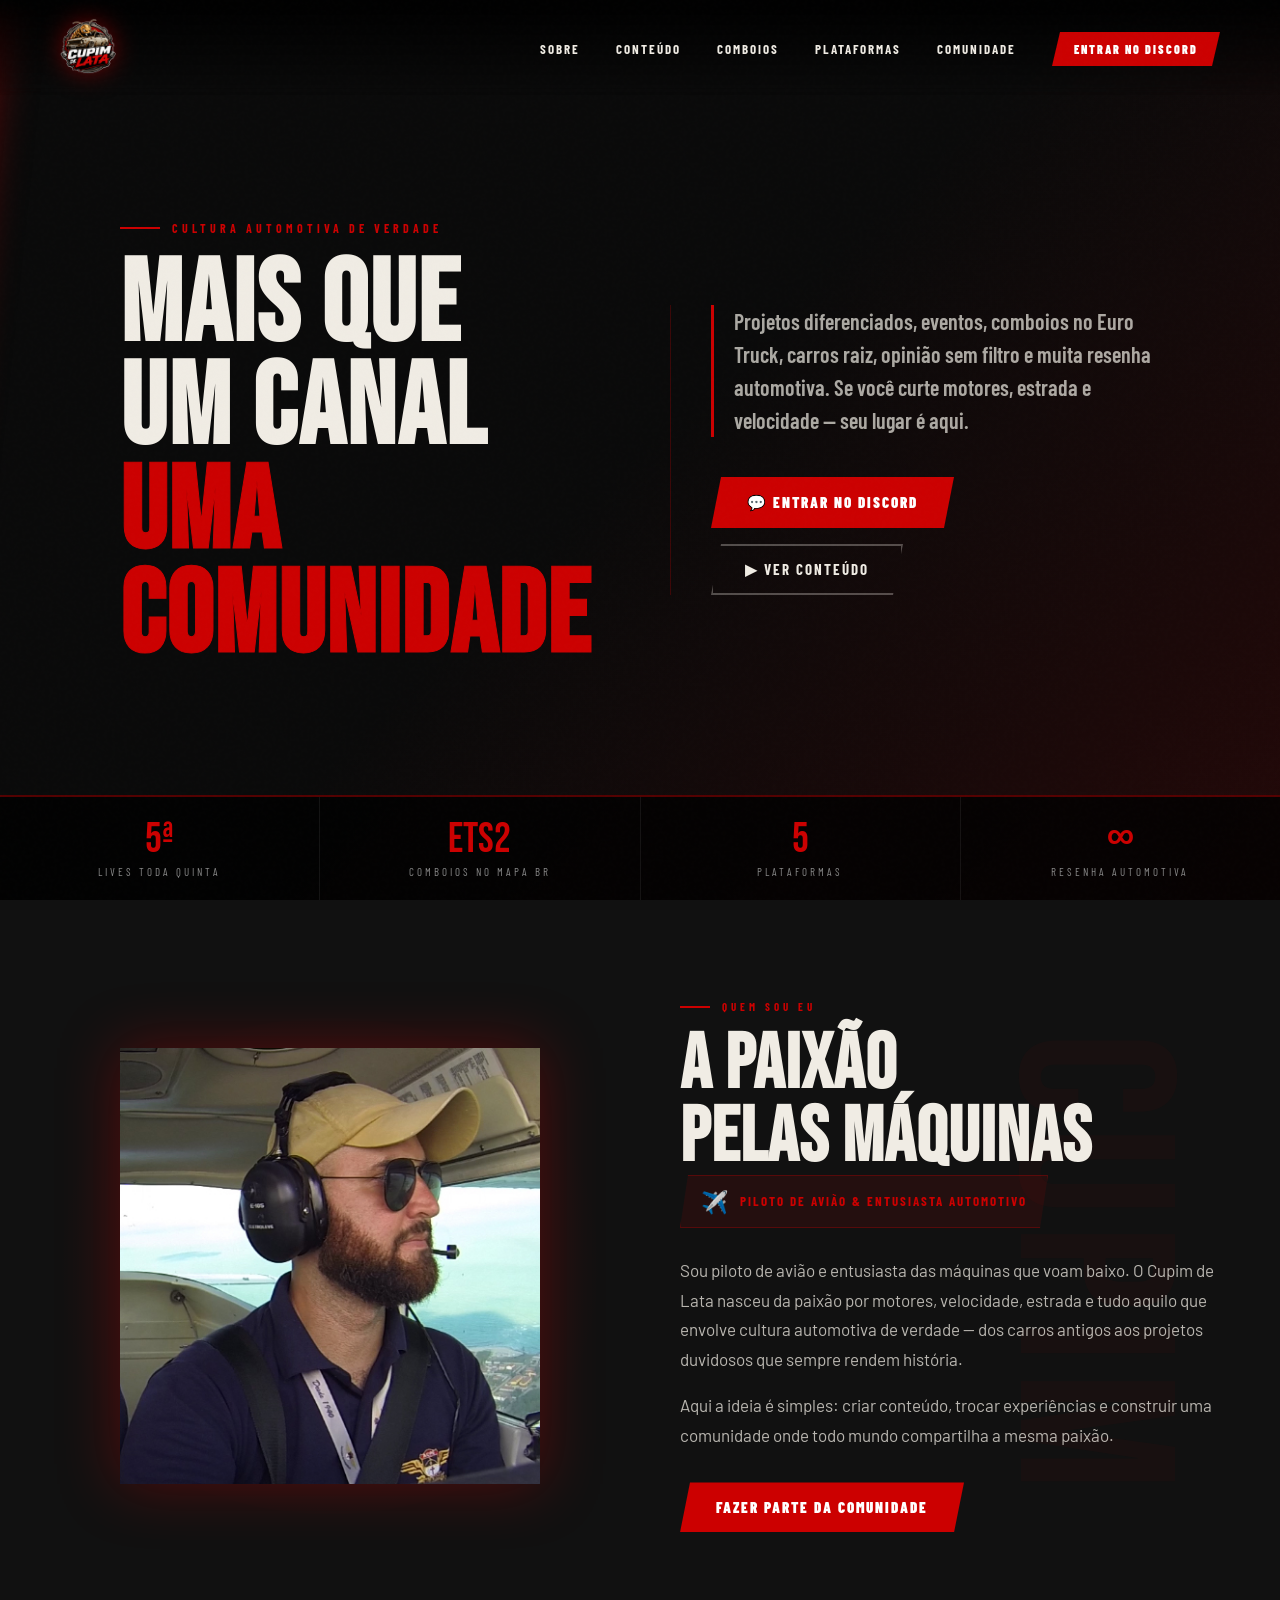
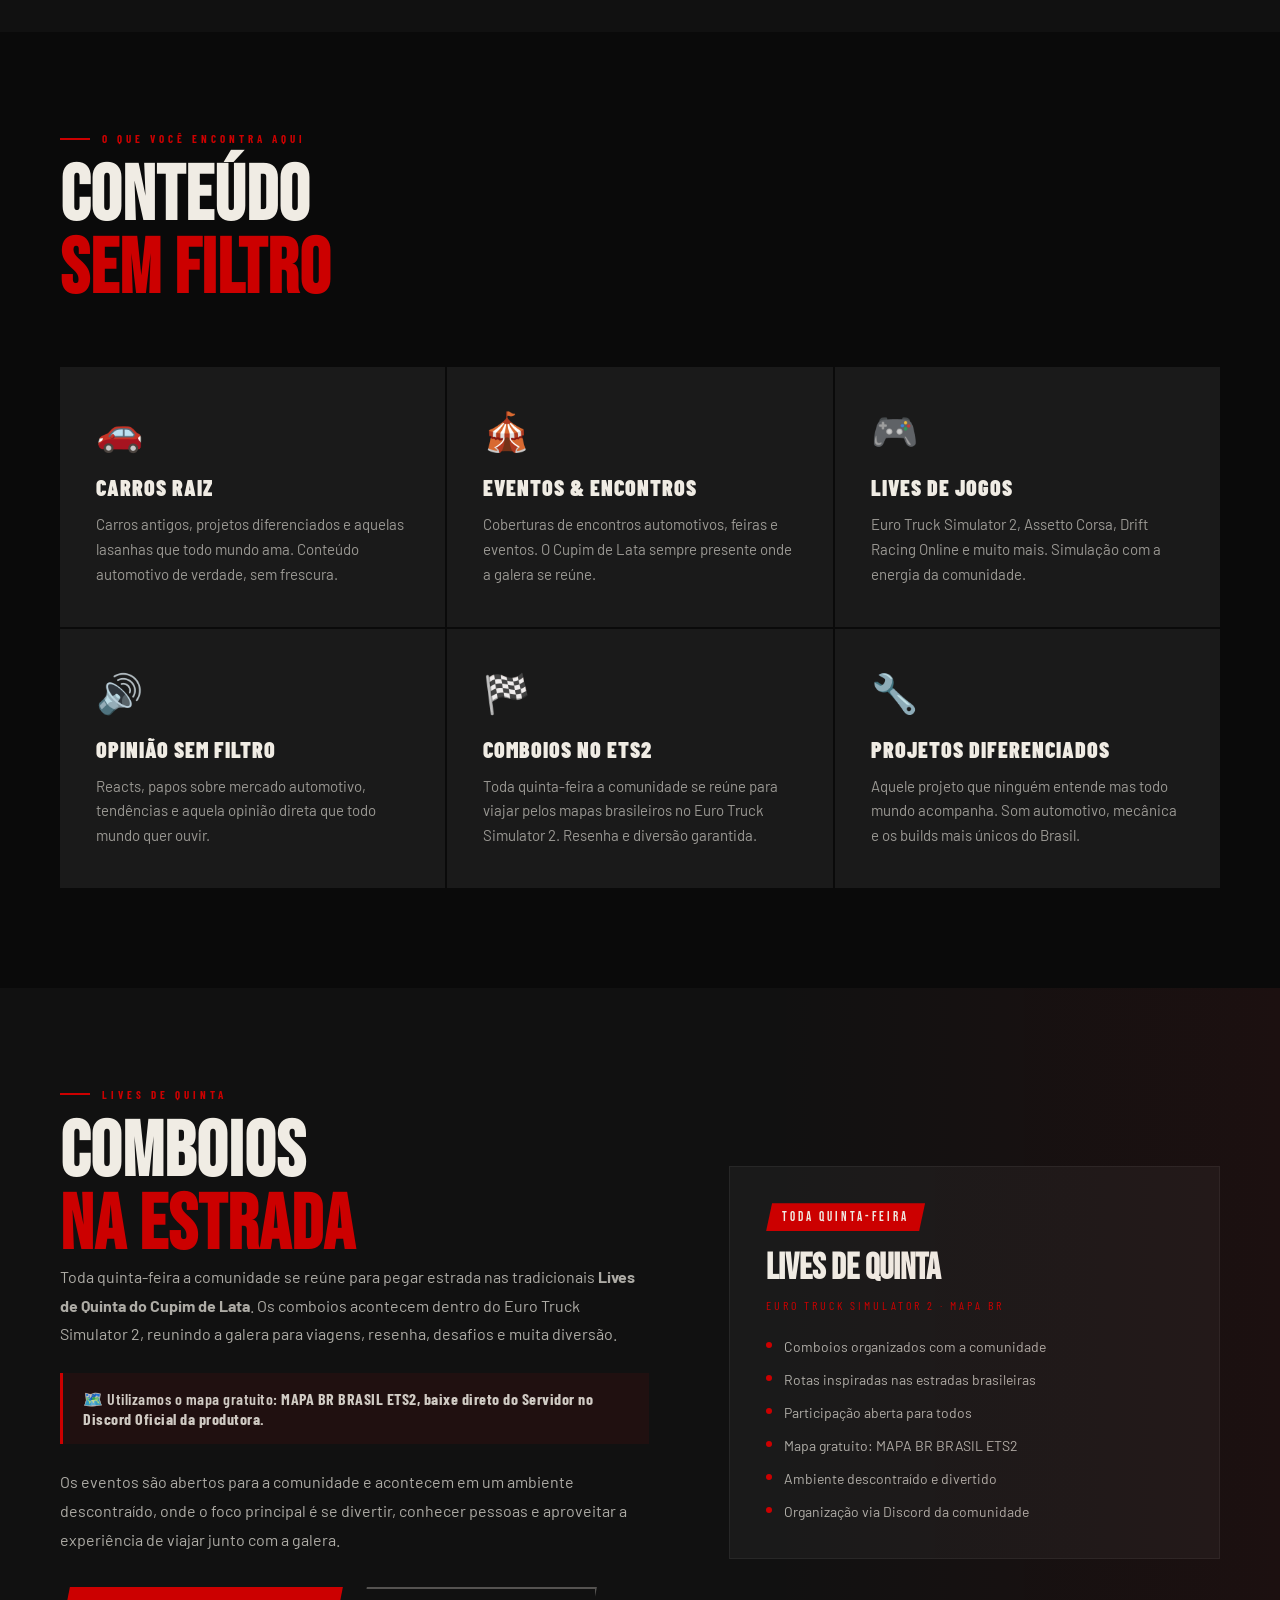
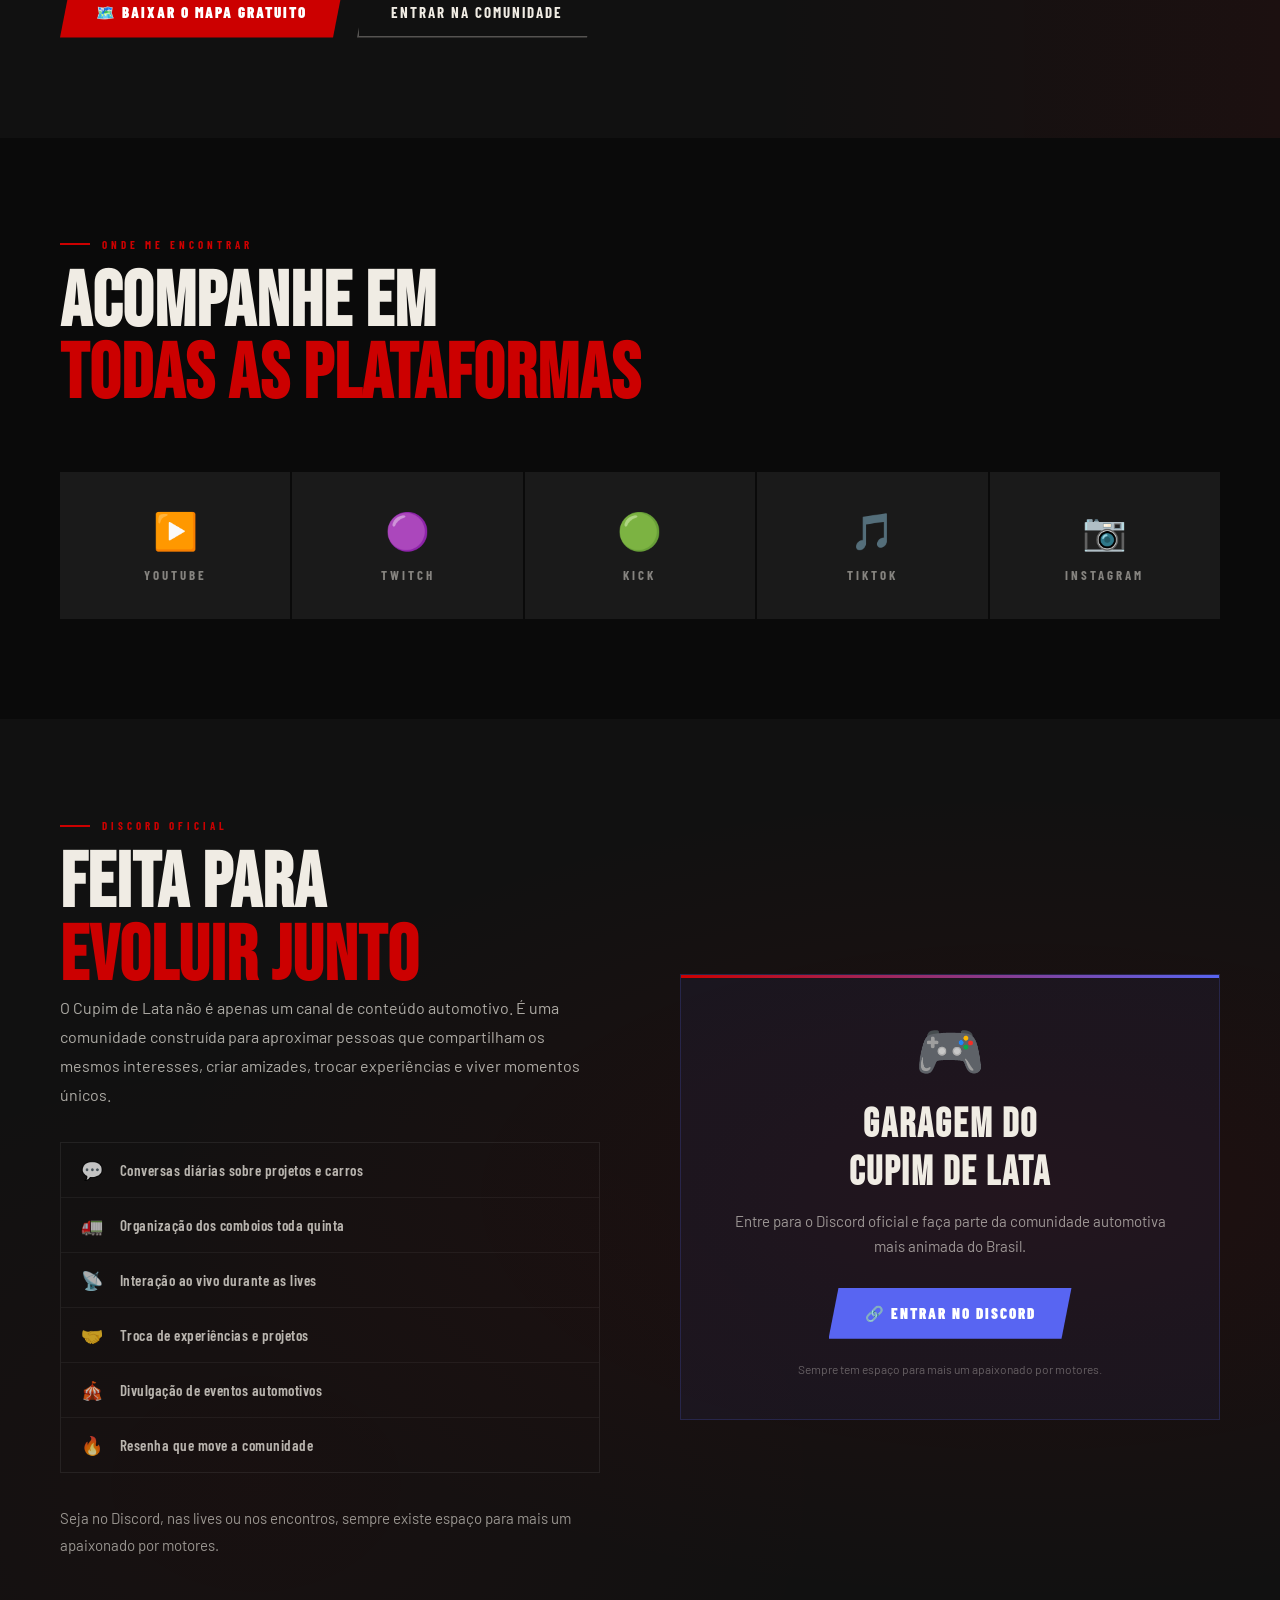
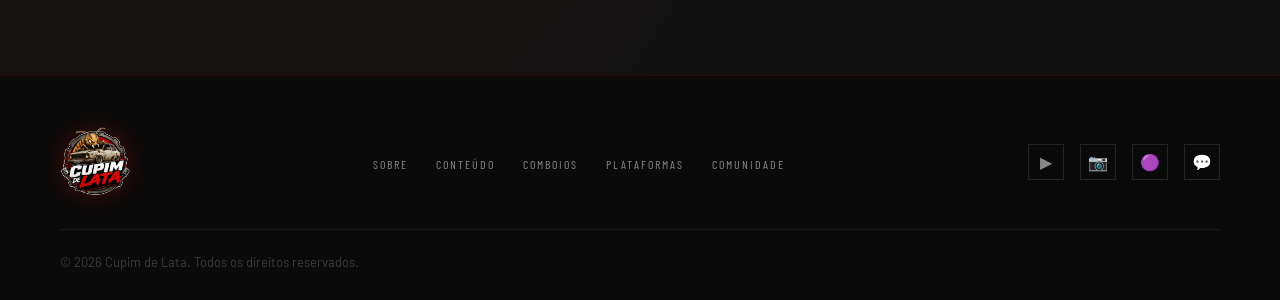
==== commit aa074187: "Update index.html" ====
--- a/index.html
+++ b/index.html
@@ -3,7 +3,7 @@
 <head>
 <meta charset="UTF-8">
 <meta name="viewport" content="width=device-width, initial-scale=1.0">
-<title>Cupim de Lata – Cultura Automotiva de Verdade</title>
+<title>Cupim de Lata | Cultura Automotiva de Verdade</title>
 <link rel="icon" type="image/png" href="./src/img/logo.png">
 <link rel="apple-touch-icon" href="./src/img/logo.png">
 <link rel="preconnect" href="https://fonts.googleapis.com">
@@ -51,8 +51,8 @@
       <div class="hero-eyebrow reveal">Cultura Automotiva de Verdade</div>
       <h1 class="hero-title reveal reveal-delay-1">
         Mais que<br>
-        um canal.<br>
-        <span>Uma comunidade.</span>
+        um canal<br>
+        <span>Uma comunidade</span>
       </h1>
     </div>
     <div class="hero-right">
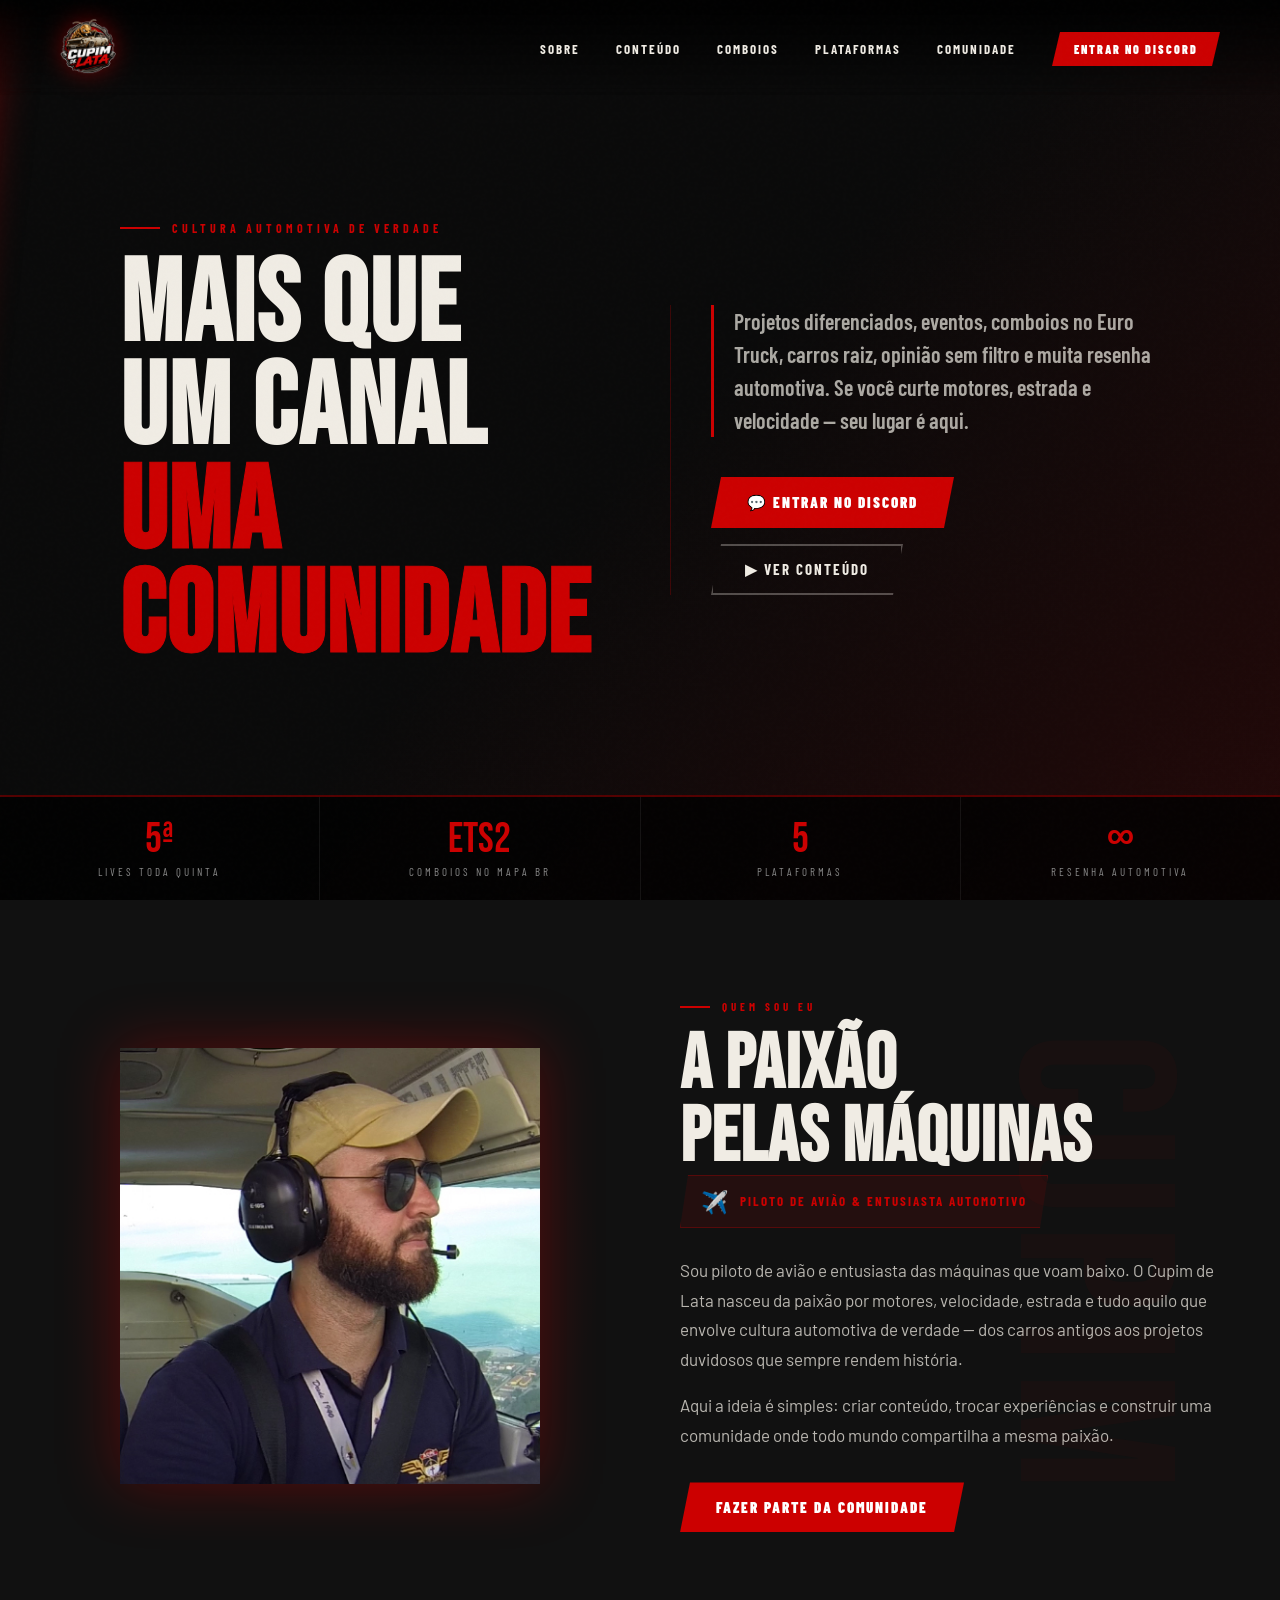
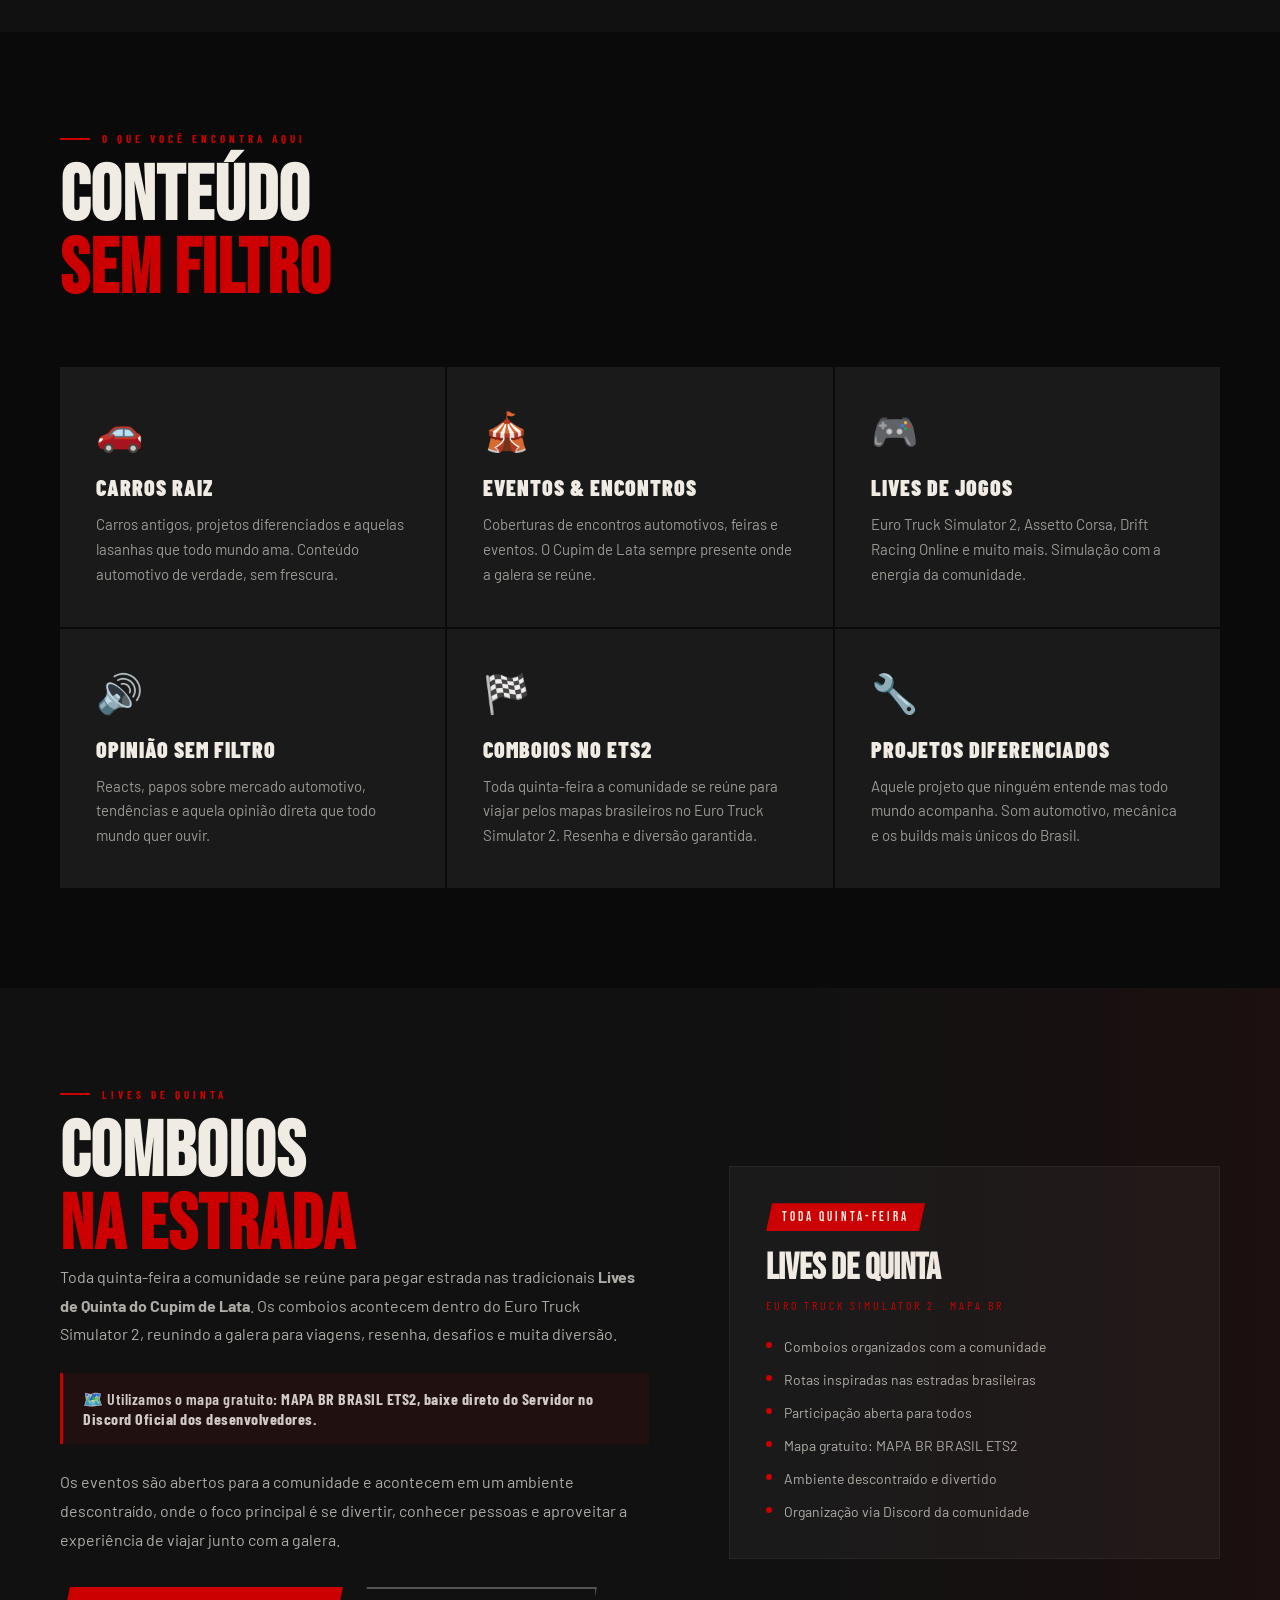
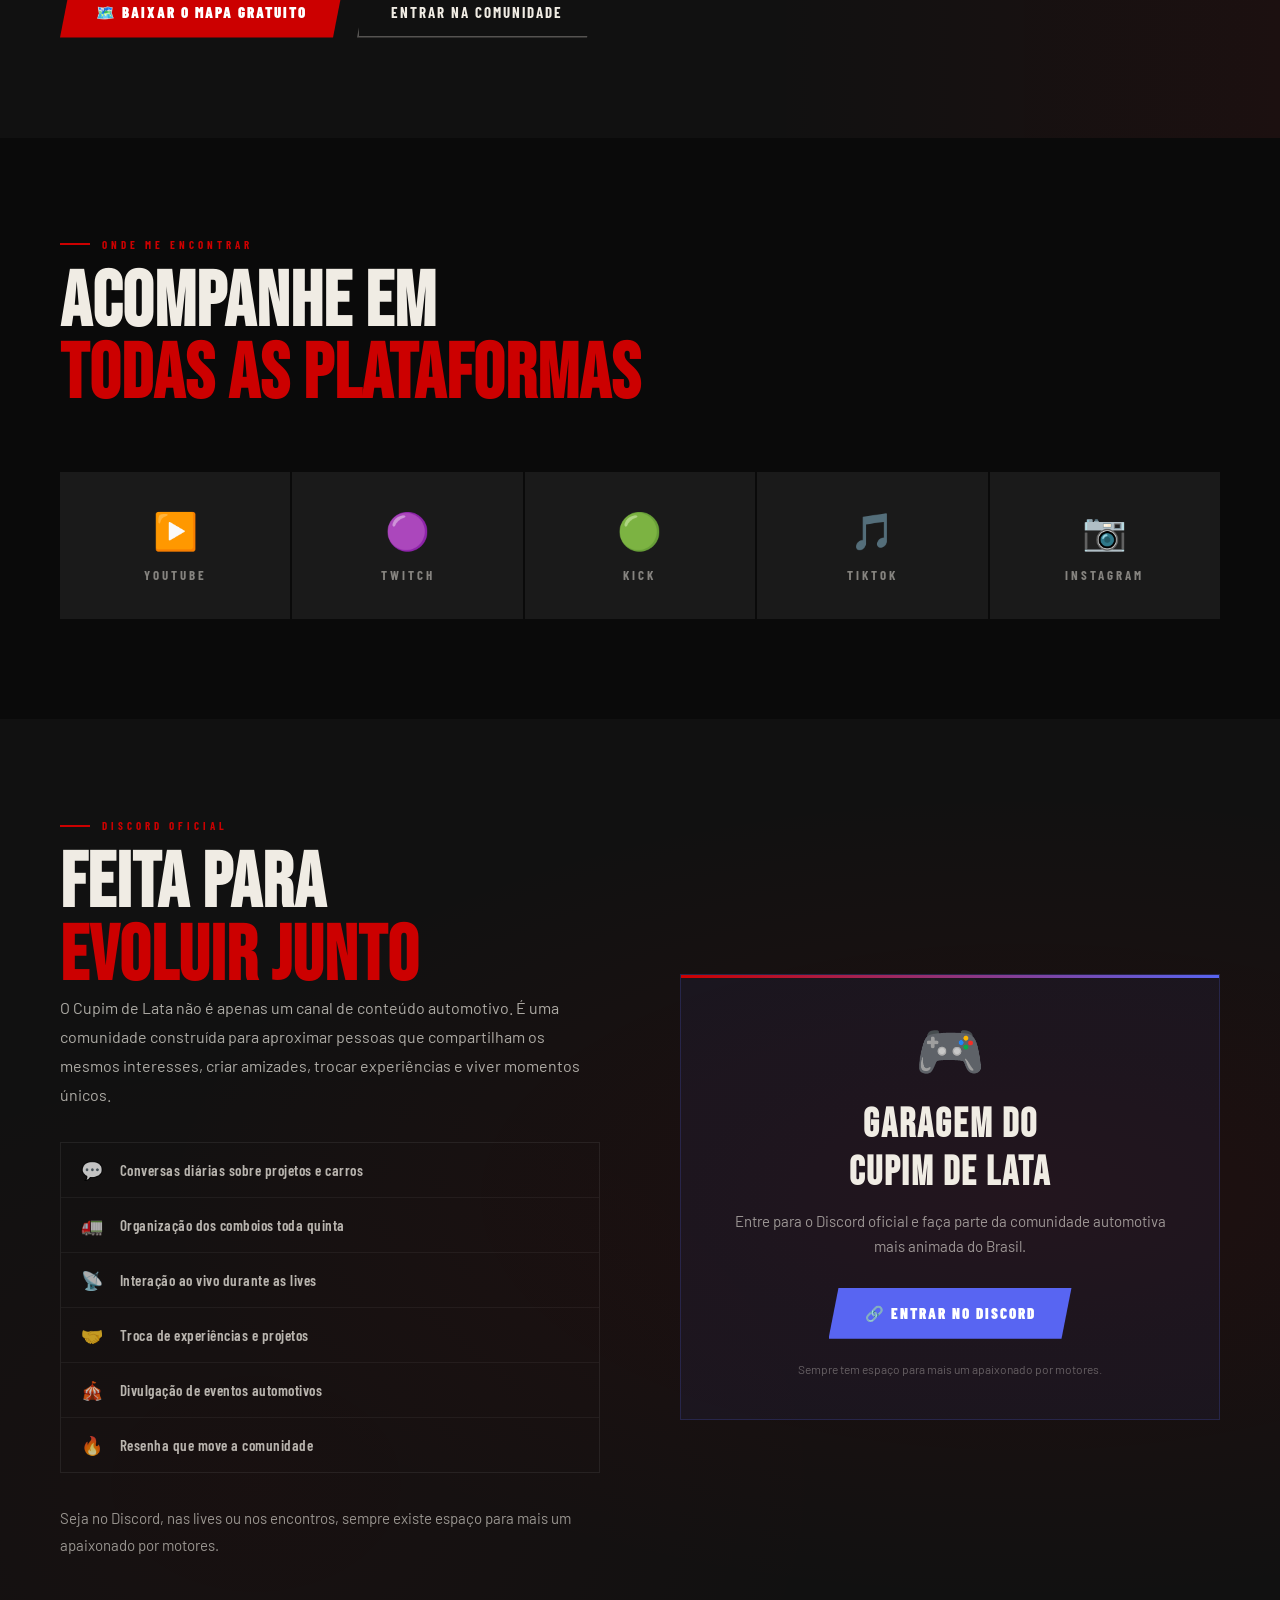
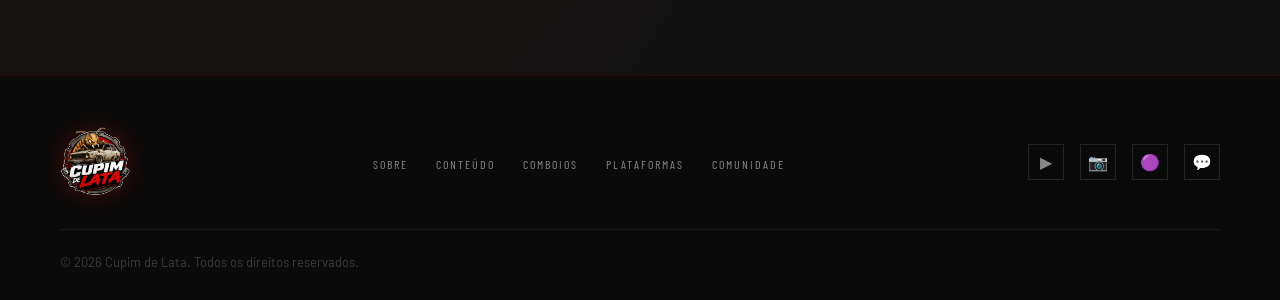
==== commit 14d9419a: "Update index.html" ====
--- a/index.html
+++ b/index.html
@@ -165,7 +165,7 @@
       <p class="reveal reveal-delay-2">Toda quinta-feira a comunidade se reúne para pegar estrada nas tradicionais <strong>Lives de Quinta do Cupim de Lata</strong>. Os comboios acontecem dentro do Euro Truck Simulator 2, reunindo a galera para viagens, resenha, desafios e muita diversão.</p>
 
       <div class="convoy-highlight reveal reveal-delay-2">
-        🗺️ Utilizamos o mapa gratuito: <strong>MAPA BR BRASIL ETS2, baixe direto do Servidor no Discord Oficial da produtora.</strong>
+        🗺️ Utilizamos o mapa gratuito: <strong>MAPA BR BRASIL ETS2, baixe direto do Servidor no Discord Oficial dos desenvolvedores.</strong>
       </div>
 
       <p class="reveal reveal-delay-3">Os eventos são abertos para a comunidade e acontecem em um ambiente descontraído, onde o foco principal é se divertir, conhecer pessoas e aproveitar a experiência de viajar junto com a galera.</p>
--- a/style.css
+++ b/style.css
@@ -1,4 +1,4 @@
-  :root {
+:root {
     --red: #cc0000;
     --red-bright: #ff1a1a;
     --white: #f0ece4;
@@ -997,34 +997,62 @@
     section { padding: 60px 20px; }
 
     /* HERO */
-    .hero { align-items: flex-start; padding-top: 100px; min-height: 100svh; }
+    .hero {
+      align-items: flex-start;
+      justify-content: flex-start;
+      min-height: 100svh;
+      padding-top: 0;
+    }
     .hero-content {
       grid-template-columns: 1fr;
-      gap: 24px;
-      padding: 0 20px;
+      gap: 0;
+      padding: 0;
+      width: 100%;
+      max-width: 100%;
+      margin: 0;
+      padding-top: 88px; /* nav height */
     }
-    .hero-title { font-size: clamp(52px, 14vw, 80px); }
-    .hero-eyebrow { font-size: 10px; }
+    .hero-left {
+      padding: 32px 20px 24px;
+      border-bottom: 1px solid rgba(204,0,0,0.2);
+    }
+    .hero-title {
+      font-size: clamp(56px, 15vw, 80px);
+      line-height: 0.88;
+      margin-bottom: 0;
+    }
+    .hero-eyebrow {
+      font-size: 9px;
+      letter-spacing: 3px;
+      margin-bottom: 14px;
+    }
     .hero-right {
-      padding-left: 0;
+      padding: 24px 20px 28px;
       border-left: none;
-      border-top: 1px solid rgba(204,0,0,0.25);
-      padding-top: 24px;
+      border-top: none;
     }
-    .hero-subtitle { font-size: 16px; margin-bottom: 28px; }
-    .hero-actions { flex-direction: column; gap: 12px; }
+    .hero-subtitle {
+      font-size: 15px;
+      line-height: 1.55;
+      margin-bottom: 24px;
+      border-left: 2px solid var(--red);
+      padding-left: 14px;
+    }
+    .hero-actions {
+      flex-direction: row;
+      gap: 10px;
+    }
     .hero-actions .btn-primary,
-    .hero-actions .btn-outline { width: 100%; justify-content: center; padding: 15px 24px; }
-
-    /* STATS BAR */
-    .hero-stats {
-      position: relative;
-      display: grid;
-      grid-template-columns: 1fr 1fr;
+    .hero-actions .btn-outline {
+      flex: 1;
+      justify-content: center;
+      padding: 14px 12px;
+      font-size: 13px;
+      letter-spacing: 1px;
     }
-    .stat-item { padding: 18px 12px; }
-    .stat-num { font-size: 30px; }
-    .stat-label { font-size: 9px; letter-spacing: 1.5px; }
+
+    /* STATS BAR — hidden on mobile */
+    .hero-stats { display: none; }
 
     /* ABOUT */
     .about-grid { grid-template-columns: 1fr; gap: 0; }
@@ -1091,8 +1119,9 @@
   }
 
   @media (max-width: 420px) {
-    .hero-title { font-size: 48px; }
+    .hero-title { font-size: 50px; }
+    .hero-actions { flex-direction: column; }
+    .hero-actions .btn-primary,
+    .hero-actions .btn-outline { flex: unset; width: 100%; }
     .platform-list { grid-template-columns: repeat(2, 1fr); }
-    .hero-stats { grid-template-columns: 1fr 1fr; }
-    .stat-num { font-size: 26px; }
-  }
+  }
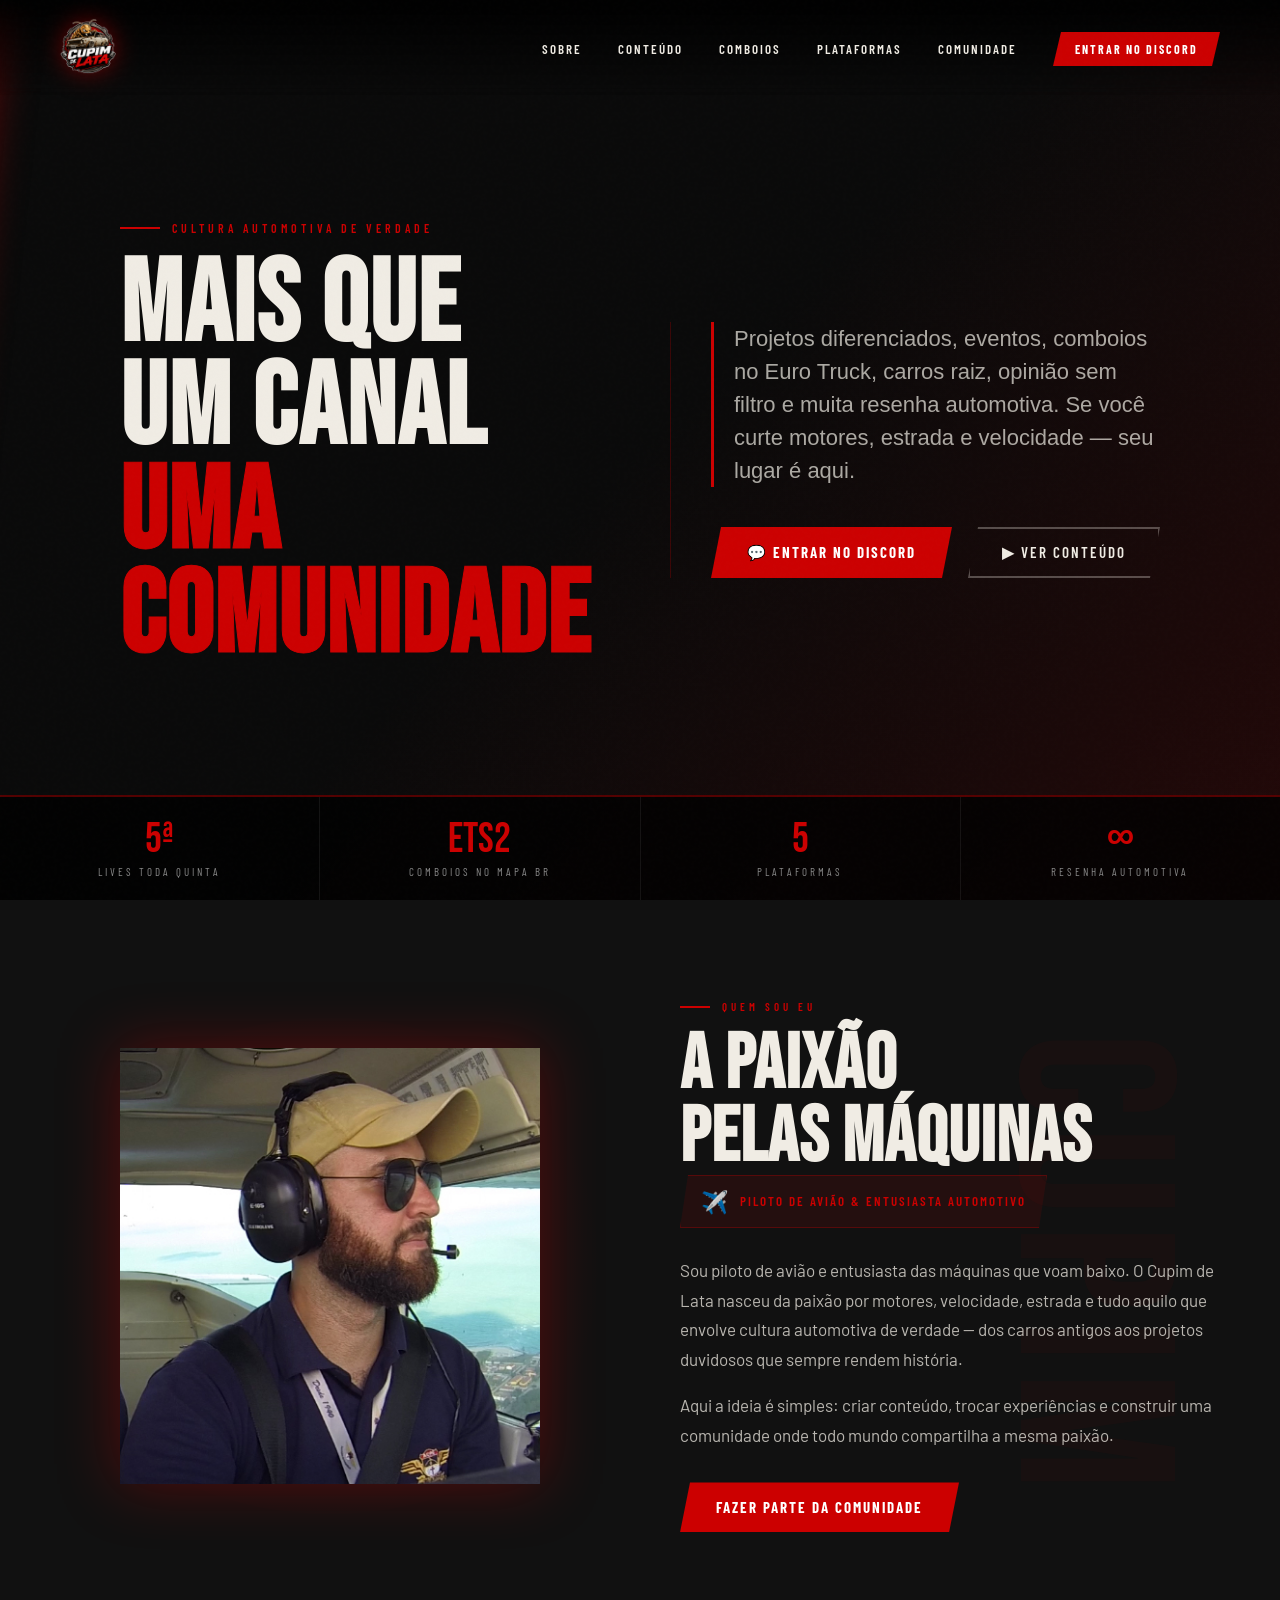
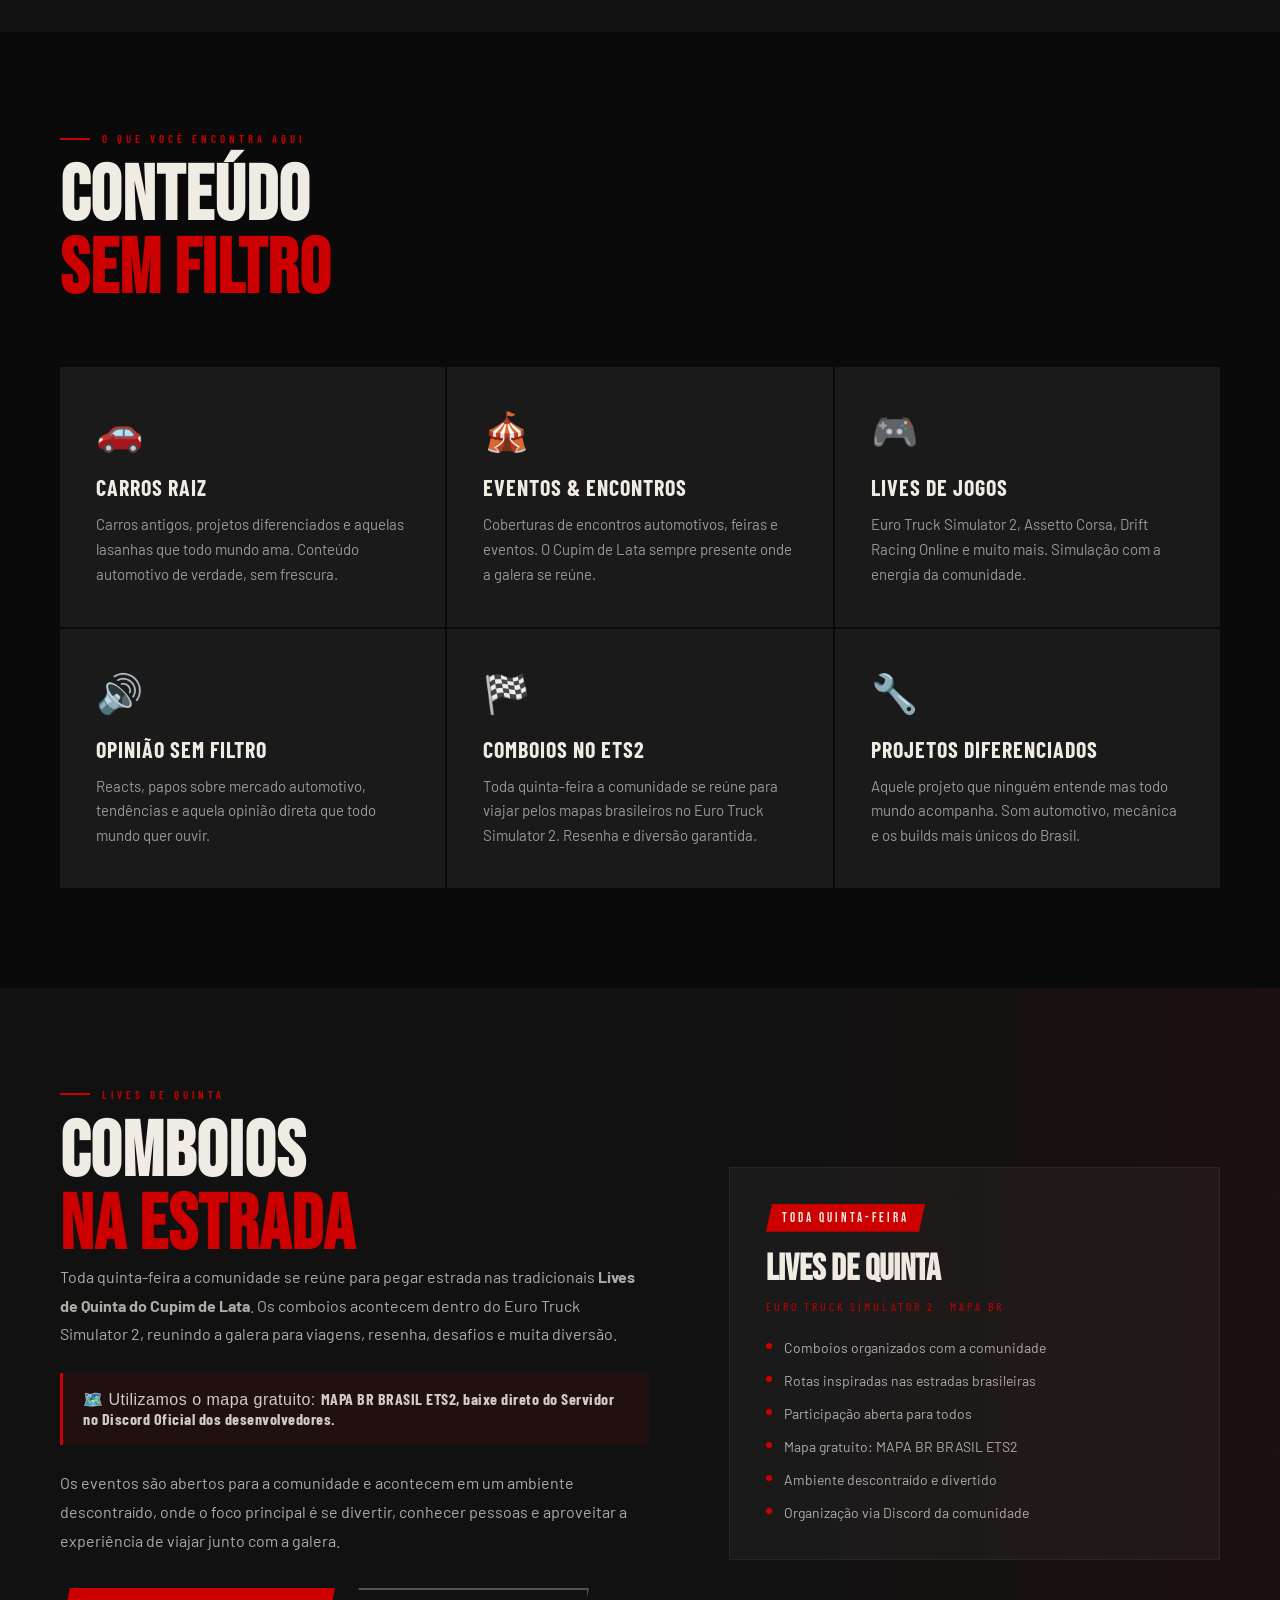
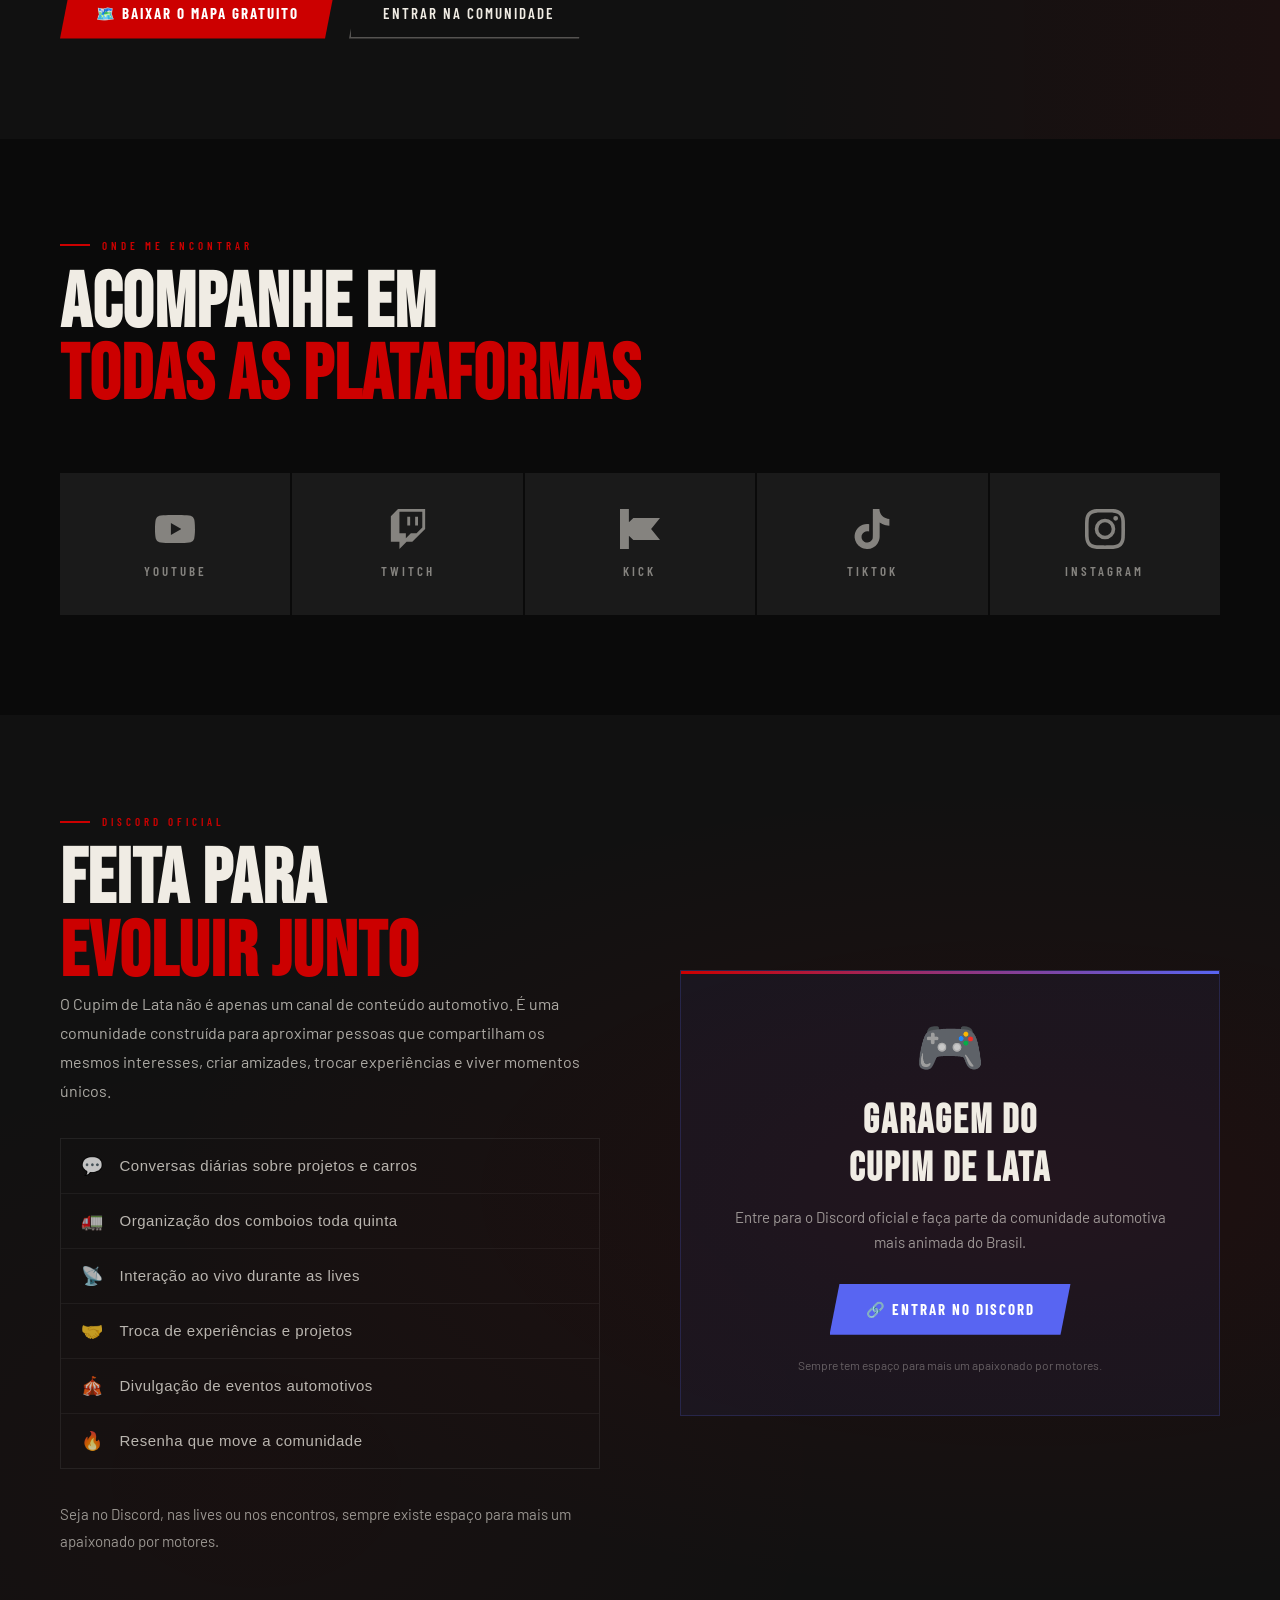
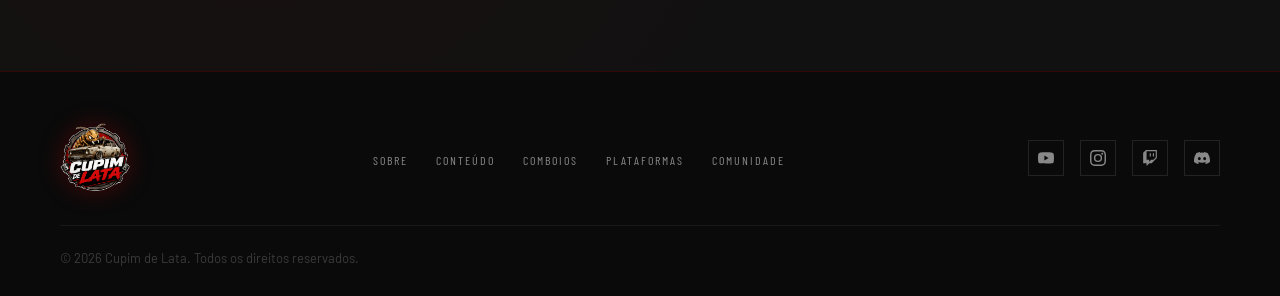
==== commit 446c7238: "Enhance social media section with SVG icons Added SVG icons for social media links and updated style" ====
--- a/index.html
+++ b/index.html
@@ -9,6 +9,18 @@
 <link rel="preconnect" href="https://fonts.googleapis.com">
 <link href="https://fonts.googleapis.com/css2?family=Bebas+Neue&family=Barlow+Condensed:wght@400;600;700;900&family=Barlow:wght@400;500;600&display=swap" rel="stylesheet">
 <link rel="stylesheet" href="style.css">
+<style>
+  .platform-svg {
+    width: 40px;
+    height: 40px;
+    fill: rgba(240,236,228,0.5);
+    transition: fill 0.3s;
+    display: block;
+  }
+  .platform-item:hover .platform-svg {
+    fill: var(--white);
+  }
+</style>
 </head>
 <body>
 
@@ -202,26 +214,47 @@
       <h2 class="section-title reveal reveal-delay-1">Acompanhe em<br><span style="color:var(--red)">todas as plataformas</span></h2>
     </div>
     <div class="platform-list">
-      <a href="https://youtube.com/@cupimdelata" class="platform-item reveal">
-        <span class="platform-icon">▶️</span>
+
+      <!-- YouTube -->
+      <a href="https://youtube.com/@cupimdelata" class="platform-item reveal" target="_blank" rel="noopener">
+        <svg class="platform-svg" viewBox="0 0 24 24" xmlns="http://www.w3.org/2000/svg">
+          <path d="M23.498 6.186a3.016 3.016 0 0 0-2.122-2.136C19.505 3.545 12 3.545 12 3.545s-7.505 0-9.377.505A3.017 3.017 0 0 0 .502 6.186C0 8.07 0 12 0 12s0 3.93.502 5.814a3.016 3.016 0 0 0 2.122 2.136c1.871.505 9.376.505 9.376.505s7.505 0 9.377-.505a3.015 3.015 0 0 0 2.122-2.136C24 15.93 24 12 24 12s0-3.93-.502-5.814zM9.545 15.568V8.432L15.818 12l-6.273 3.568z"/>
+        </svg>
         <span class="platform-name">YouTube</span>
       </a>
-      <a href="https://twitch.tv/cupimdelata" class="platform-item reveal reveal-delay-1">
-        <span class="platform-icon">🟣</span>
+
+      <!-- Twitch -->
+      <a href="https://twitch.tv/cupimdelata" class="platform-item reveal reveal-delay-1" target="_blank" rel="noopener">
+        <svg class="platform-svg" viewBox="0 0 24 24" xmlns="http://www.w3.org/2000/svg">
+          <path d="M11.571 4.714h1.715v5.143H11.57zm4.715 0H18v5.143h-1.714zM6 0L1.714 4.286v15.428h5.143V24l4.286-4.286h3.428L22.286 12V0zm14.571 11.143l-3.428 3.428h-3.429l-3 3v-3H6.857V1.714h13.714z"/>
+        </svg>
         <span class="platform-name">Twitch</span>
       </a>
-      <a href="https://kick.com/cupimdelata" class="platform-item reveal reveal-delay-2">
-        <span class="platform-icon">🟢</span>
+
+      <!-- Kick -->
+      <a href="https://kick.com/cupimdelata" class="platform-item reveal reveal-delay-2" target="_blank" rel="noopener">
+        <svg class="platform-svg" viewBox="0 0 24 24" xmlns="http://www.w3.org/2000/svg">
+          <path d="M0 0h5.333v8L8 5.333h5.333L9.333 12l4 6.667H8L5.333 16v8H0V0zm13.333 5.333H24L18.667 12 24 18.667H13.333L8 12l5.333-6.667z"/>
+        </svg>
         <span class="platform-name">Kick</span>
       </a>
-      <a href="https://tiktok.com/@cupimdelata" class="platform-item reveal reveal-delay-3">
-        <span class="platform-icon">🎵</span>
+
+      <!-- TikTok -->
+      <a href="https://tiktok.com/@cupimdelata" class="platform-item reveal reveal-delay-3" target="_blank" rel="noopener">
+        <svg class="platform-svg" viewBox="0 0 24 24" xmlns="http://www.w3.org/2000/svg">
+          <path d="M12.525.02c1.31-.02 2.61-.01 3.91-.02.08 1.53.63 3.09 1.75 4.17 1.12 1.11 2.7 1.62 4.24 1.79v4.03c-1.44-.05-2.89-.35-4.2-.97-.57-.26-1.1-.59-1.62-.93-.01 2.92.01 5.84-.02 8.75-.08 1.4-.54 2.79-1.35 3.94-1.31 1.92-3.58 3.17-5.91 3.21-1.43.08-2.86-.31-4.08-1.03-2.02-1.19-3.44-3.37-3.65-5.71-.02-.5-.03-1-.01-1.49.18-1.9 1.12-3.72 2.58-4.96 1.66-1.44 3.98-2.13 6.15-1.72.02 1.48-.04 2.96-.04 4.44-.99-.32-2.15-.23-3.02.37-.63.41-1.11 1.04-1.36 1.75-.21.51-.15 1.07-.14 1.61.24 1.64 1.82 3.02 3.5 2.87 1.12-.01 2.19-.66 2.77-1.61.19-.33.4-.67.41-1.06.1-1.79.06-3.57.07-5.36.01-4.03-.01-8.05.02-12.07z"/>
+        </svg>
         <span class="platform-name">TikTok</span>
       </a>
-      <a href="https://instagram.com/cupim.delata" class="platform-item reveal reveal-delay-4">
-        <span class="platform-icon">📷</span>
+
+      <!-- Instagram -->
+      <a href="https://instagram.com/cupim.delata" class="platform-item reveal reveal-delay-4" target="_blank" rel="noopener">
+        <svg class="platform-svg" viewBox="0 0 24 24" xmlns="http://www.w3.org/2000/svg">
+          <path d="M12 2.163c3.204 0 3.584.012 4.85.07 3.252.148 4.771 1.691 4.919 4.919.058 1.265.069 1.645.069 4.849 0 3.205-.012 3.584-.069 4.849-.149 3.225-1.664 4.771-4.919 4.919-1.266.058-1.644.07-4.85.07-3.204 0-3.584-.012-4.849-.07-3.26-.149-4.771-1.699-4.919-4.92-.058-1.265-.07-1.644-.07-4.849 0-3.204.013-3.583.07-4.849.149-3.227 1.664-4.771 4.919-4.919 1.266-.057 1.645-.069 4.849-.069zM12 0C8.741 0 8.333.014 7.053.072 2.695.272.273 2.69.073 7.052.014 8.333 0 8.741 0 12c0 3.259.014 3.668.072 4.948.2 4.358 2.618 6.78 6.98 6.98C8.333 23.986 8.741 24 12 24c3.259 0 3.668-.014 4.948-.072 4.354-.2 6.782-2.618 6.979-6.98.059-1.28.073-1.689.073-4.948 0-3.259-.014-3.667-.072-4.947-.196-4.354-2.617-6.78-6.979-6.98C15.668.014 15.259 0 12 0zm0 5.838a6.162 6.162 0 1 0 0 12.324 6.162 6.162 0 0 0 0-12.324zM12 16a4 4 0 1 1 0-8 4 4 0 0 1 0 8zm6.406-11.845a1.44 1.44 0 1 0 0 2.881 1.44 1.44 0 0 0 0-2.881z"/>
+        </svg>
         <span class="platform-name">Instagram</span>
       </a>
+
     </div>
   </div>
 </section>
@@ -280,10 +313,18 @@
       <li><a href="#comunidade">Comunidade</a></li>
     </ul>
     <div class="footer-social">
-      <a href="https://youtube.com/@cupimdelata" class="social-icon">▶</a>
-      <a href="https://instagram.com/cupim.delata" class="social-icon">📷</a>
-      <a href="https://twitch.tv/cupimdelata" class="social-icon">🟣</a>
-      <a href="https://discord.gg/Wpn9NADYtA" class="social-icon">💬</a>
+      <a href="https://youtube.com/@cupimdelata" class="social-icon" target="_blank" rel="noopener">
+        <svg viewBox="0 0 24 24" width="16" height="16" fill="currentColor"><path d="M23.498 6.186a3.016 3.016 0 0 0-2.122-2.136C19.505 3.545 12 3.545 12 3.545s-7.505 0-9.377.505A3.017 3.017 0 0 0 .502 6.186C0 8.07 0 12 0 12s0 3.93.502 5.814a3.016 3.016 0 0 0 2.122 2.136c1.871.505 9.376.505 9.376.505s7.505 0 9.377-.505a3.015 3.015 0 0 0 2.122-2.136C24 15.93 24 12 24 12s0-3.93-.502-5.814zM9.545 15.568V8.432L15.818 12l-6.273 3.568z"/></svg>
+      </a>
+      <a href="https://instagram.com/cupim.delata" class="social-icon" target="_blank" rel="noopener">
+        <svg viewBox="0 0 24 24" width="16" height="16" fill="currentColor"><path d="M12 2.163c3.204 0 3.584.012 4.85.07 3.252.148 4.771 1.691 4.919 4.919.058 1.265.069 1.645.069 4.849 0 3.205-.012 3.584-.069 4.849-.149 3.225-1.664 4.771-4.919 4.919-1.266.058-1.644.07-4.85.07-3.204 0-3.584-.012-4.849-.07-3.26-.149-4.771-1.699-4.919-4.92-.058-1.265-.07-1.644-.07-4.849 0-3.204.013-3.583.07-4.849.149-3.227 1.664-4.771 4.919-4.919 1.266-.057 1.645-.069 4.849-.069zM12 0C8.741 0 8.333.014 7.053.072 2.695.272.273 2.69.073 7.052.014 8.333 0 8.741 0 12c0 3.259.014 3.668.072 4.948.2 4.358 2.618 6.78 6.98 6.98C8.333 23.986 8.741 24 12 24c3.259 0 3.668-.014 4.948-.072 4.354-.2 6.782-2.618 6.979-6.98.059-1.28.073-1.689.073-4.948 0-3.259-.014-3.667-.072-4.947-.196-4.354-2.617-6.78-6.979-6.98C15.668.014 15.259 0 12 0zm0 5.838a6.162 6.162 0 1 0 0 12.324 6.162 6.162 0 0 0 0-12.324zM12 16a4 4 0 1 1 0-8 4 4 0 0 1 0 8zm6.406-11.845a1.44 1.44 0 1 0 0 2.881 1.44 1.44 0 0 0 0-2.881z"/></svg>
+      </a>
+      <a href="https://twitch.tv/cupimdelata" class="social-icon" target="_blank" rel="noopener">
+        <svg viewBox="0 0 24 24" width="16" height="16" fill="currentColor"><path d="M11.571 4.714h1.715v5.143H11.57zm4.715 0H18v5.143h-1.714zM6 0L1.714 4.286v15.428h5.143V24l4.286-4.286h3.428L22.286 12V0zm14.571 11.143l-3.428 3.428h-3.429l-3 3v-3H6.857V1.714h13.714z"/></svg>
+      </a>
+      <a href="https://discord.gg/Wpn9NADYtA" class="social-icon" target="_blank" rel="noopener">
+        <svg viewBox="0 0 24 24" width="16" height="16" fill="currentColor"><path d="M20.317 4.37a19.791 19.791 0 0 0-4.885-1.515.074.074 0 0 0-.079.037c-.21.375-.444.864-.608 1.25a18.27 18.27 0 0 0-5.487 0 12.64 12.64 0 0 0-.617-1.25.077.077 0 0 0-.079-.037A19.736 19.736 0 0 0 3.677 4.37a.07.07 0 0 0-.032.027C.533 9.046-.32 13.58.099 18.057c.002.022.015.043.032.056a19.9 19.9 0 0 0 5.993 3.03.077.077 0 0 0 .084-.028 14.09 14.09 0 0 0 1.226-1.994.076.076 0 0 0-.041-.106 13.107 13.107 0 0 1-1.872-.892.077.077 0 0 1-.008-.128 10.2 10.2 0 0 0 .372-.292.074.074 0 0 1 .077-.01c3.928 1.793 8.18 1.793 12.062 0a.074.074 0 0 1 .078.01c.12.098.246.198.373.292a.077.077 0 0 1-.006.127 12.299 12.299 0 0 1-1.873.892.077.077 0 0 0-.041.107c.36.698.772 1.362 1.225 1.993a.076.076 0 0 0 .084.028 19.839 19.839 0 0 0 6.002-3.03.077.077 0 0 0 .032-.054c.5-5.177-.838-9.674-3.549-13.66a.061.061 0 0 0-.031-.03zM8.02 15.33c-1.183 0-2.157-1.085-2.157-2.419 0-1.333.956-2.419 2.157-2.419 1.21 0 2.176 1.096 2.157 2.42 0 1.333-.956 2.418-2.157 2.418zm7.975 0c-1.183 0-2.157-1.085-2.157-2.419 0-1.333.955-2.419 2.157-2.419 1.21 0 2.176 1.096 2.157 2.42 0 1.333-.946 2.418-2.157 2.418z"/></svg>
+      </a>
     </div>
   </div>
   <div class="footer-bottom">
--- a/style.css
+++ b/style.css
@@ -63,7 +63,7 @@
     text-decoration: none;
     color: var(--white);
     font-family: 'Barlow Condensed', sans-serif;
-    font-weight: 700;
+    font-weight: 600; /* era 700 */
     font-size: 13px;
     letter-spacing: 2px;
     text-transform: uppercase;
@@ -89,7 +89,7 @@
     padding: 10px 22px;
     clip-path: polygon(8px 0%, 100% 0%, calc(100% - 8px) 100%, 0% 100%);
     font-family: 'Barlow Condensed', sans-serif !important;
-    font-weight: 900 !important;
+    font-weight: 700 !important; /* era 900 */
     font-size: 12px !important;
     letter-spacing: 2px !important;
     transition: background 0.2s !important;
@@ -174,7 +174,7 @@
 
   .hero-eyebrow {
     font-family: 'Barlow Condensed', sans-serif;
-    font-weight: 700;
+    font-weight: 600; /* era 700 */
     font-size: 12px;
     letter-spacing: 4px;
     text-transform: uppercase;
@@ -210,7 +210,7 @@
 
   .hero-subtitle {
     font-family: 'Barlow Condensed', sans-serif;
-    font-weight: 600;
+    font-weight: 500; /* era 600 */
     font-size: clamp(16px, 2.2vw, 22px);
     color: rgba(240,236,228,0.7);
     line-height: 1.5;
@@ -232,7 +232,7 @@
     background: var(--red);
     color: #fff;
     font-family: 'Barlow Condensed', sans-serif;
-    font-weight: 900;
+    font-weight: 700; /* era 900 */
     font-size: 15px;
     letter-spacing: 2px;
     text-transform: uppercase;
@@ -263,7 +263,7 @@
     background: transparent;
     color: var(--white);
     font-family: 'Barlow Condensed', sans-serif;
-    font-weight: 700;
+    font-weight: 600; /* era 700 */
     font-size: 15px;
     letter-spacing: 2px;
     text-transform: uppercase;
@@ -329,7 +329,7 @@
 
   .section-tag {
     font-family: 'Barlow Condensed', sans-serif;
-    font-weight: 700;
+    font-weight: 600; /* era 700 */
     font-size: 11px;
     letter-spacing: 4px;
     text-transform: uppercase;
@@ -434,7 +434,7 @@
   .pilot-badge-icon { font-size: 22px; }
   .pilot-badge-text {
     font-family: 'Barlow Condensed', sans-serif;
-    font-weight: 700;
+    font-weight: 600; /* era 700 */
     font-size: 13px;
     letter-spacing: 2px;
     text-transform: uppercase;
@@ -494,7 +494,7 @@
 
   .card-title {
     font-family: 'Barlow Condensed', sans-serif;
-    font-weight: 900;
+    font-weight: 700; /* era 900 */
     font-size: 22px;
     letter-spacing: 1px;
     text-transform: uppercase;
@@ -548,7 +548,7 @@
     margin: 24px 0;
     font-family: 'Barlow Condensed', sans-serif;
     font-size: 16px;
-    font-weight: 600;
+    font-weight: 500; /* era 600 */
     letter-spacing: 0.5px;
     color: rgba(240,236,228,0.85);
   }
@@ -671,7 +671,7 @@
 
   .platform-name {
     font-family: 'Barlow Condensed', sans-serif;
-    font-weight: 700;
+    font-weight: 600; /* era 700 */
     font-size: 13px;
     letter-spacing: 3px;
     text-transform: uppercase;
@@ -731,7 +731,7 @@
     border-bottom: 1px solid rgba(255,255,255,0.05);
     font-family: 'Barlow Condensed', sans-serif;
     font-size: 15px;
-    font-weight: 600;
+    font-weight: 500; /* era 600 */
     letter-spacing: 0.5px;
     color: rgba(240,236,228,0.75);
     transition: background 0.2s, color 0.2s;
@@ -786,7 +786,7 @@
     background: #5865f2;
     color: #fff;
     font-family: 'Barlow Condensed', sans-serif;
-    font-weight: 900;
+    font-weight: 700; /* era 900 */
     font-size: 15px;
     letter-spacing: 2px;
     text-transform: uppercase;
@@ -1010,7 +1010,7 @@
       width: 100%;
       max-width: 100%;
       margin: 0;
-      padding-top: 88px; /* nav height */
+      padding-top: 88px;
     }
     .hero-left {
       padding: 32px 20px 24px;
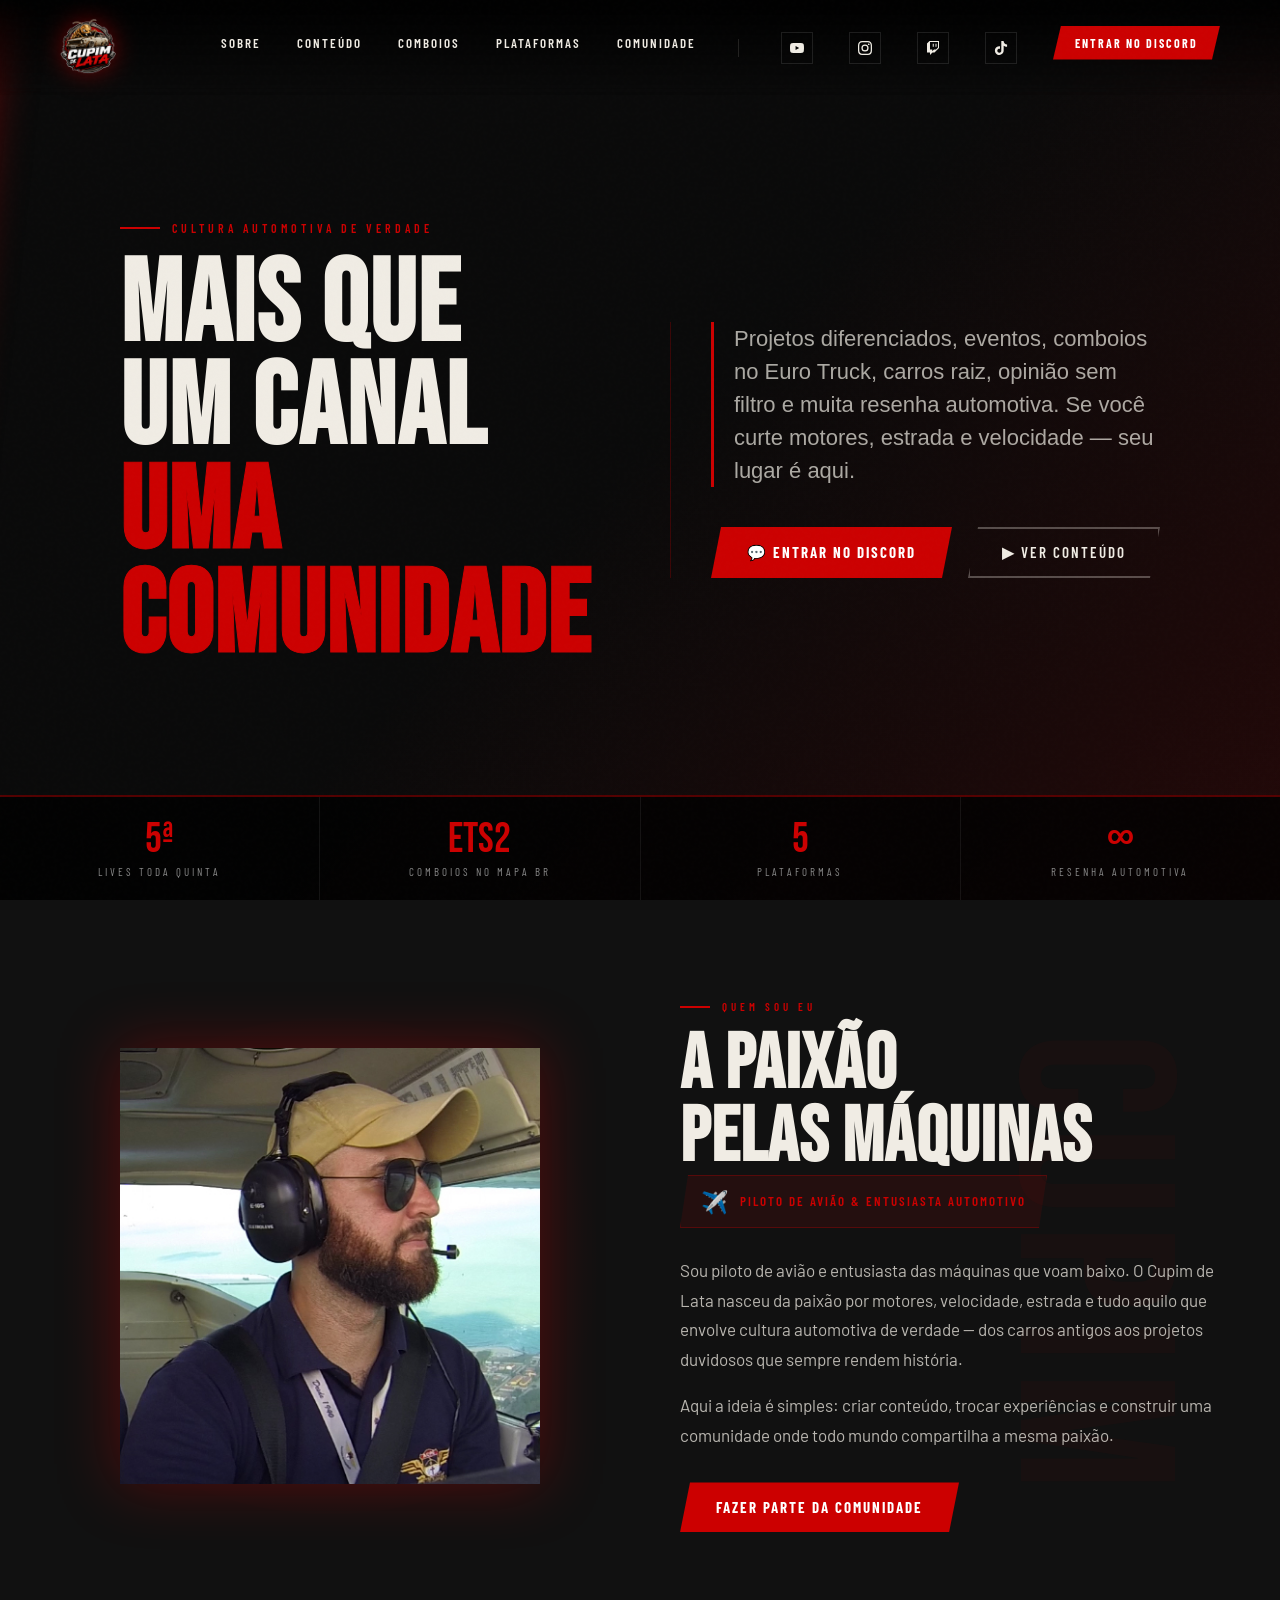
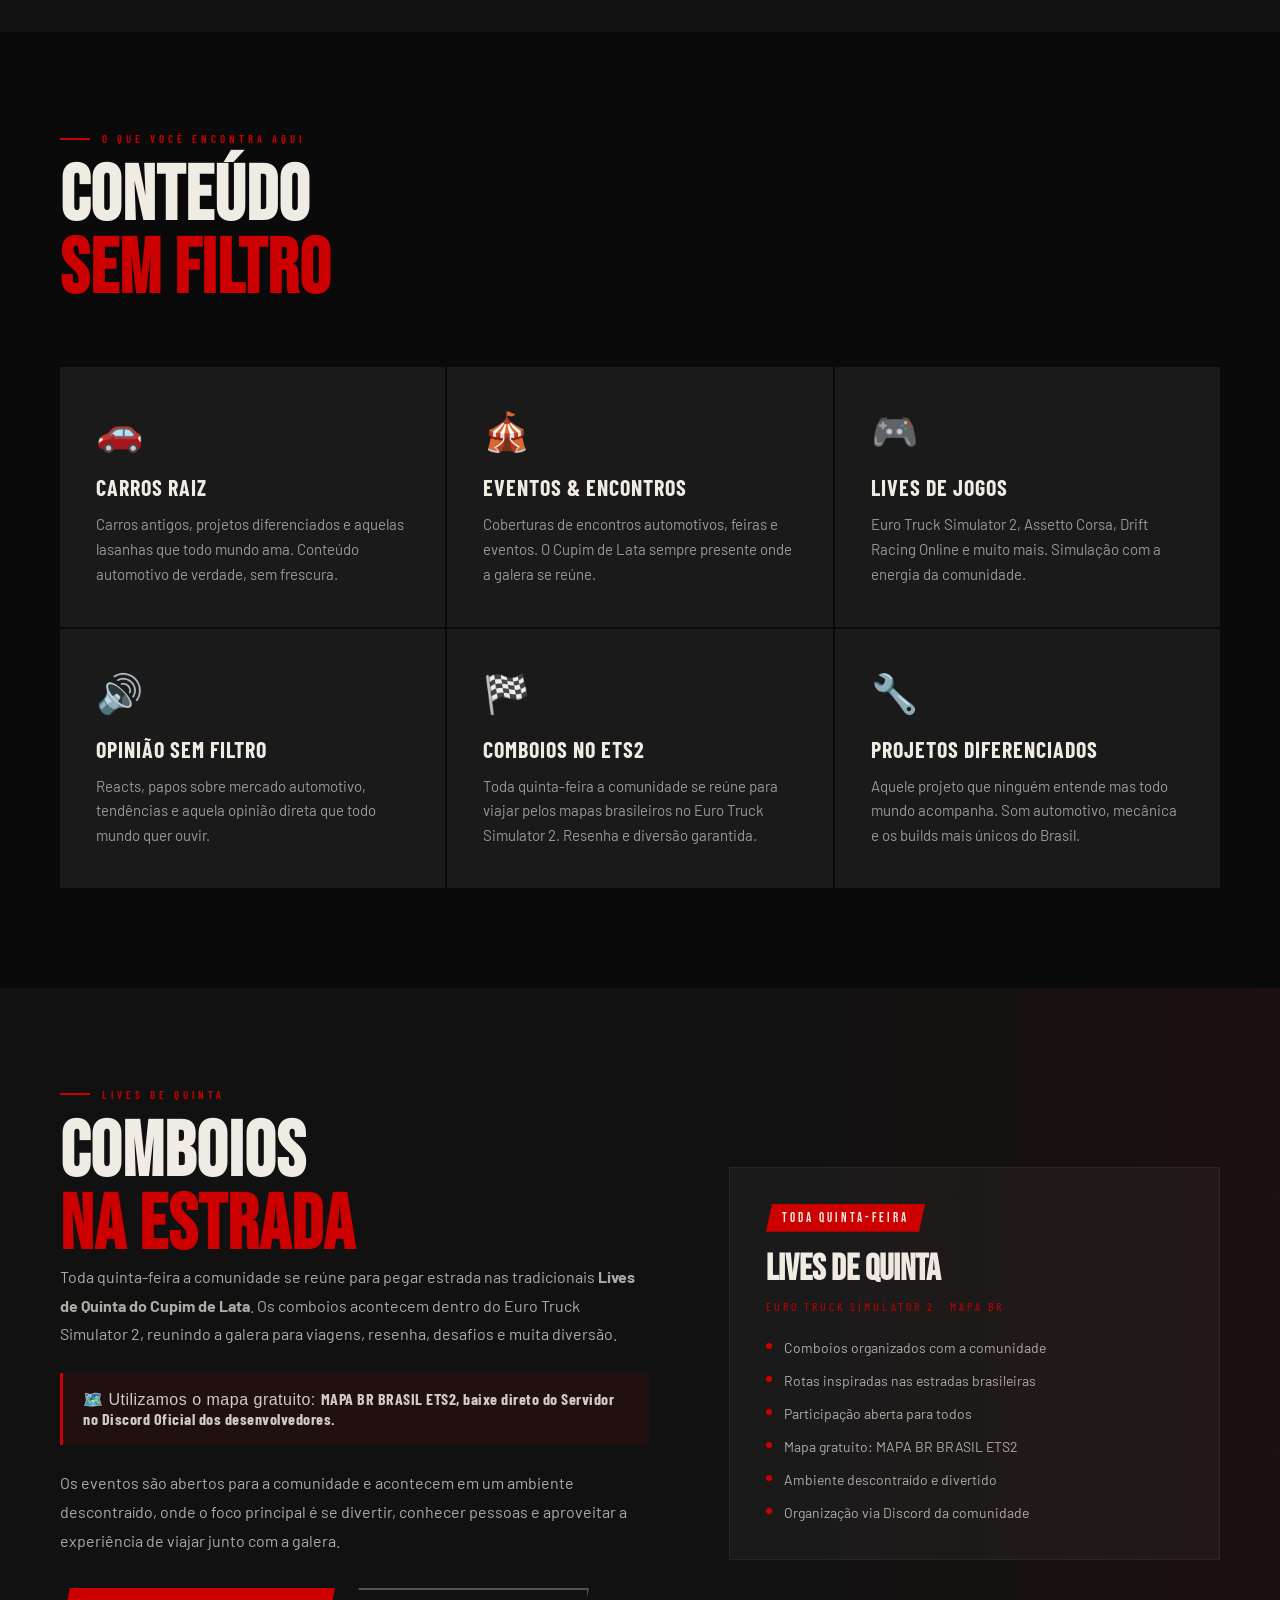
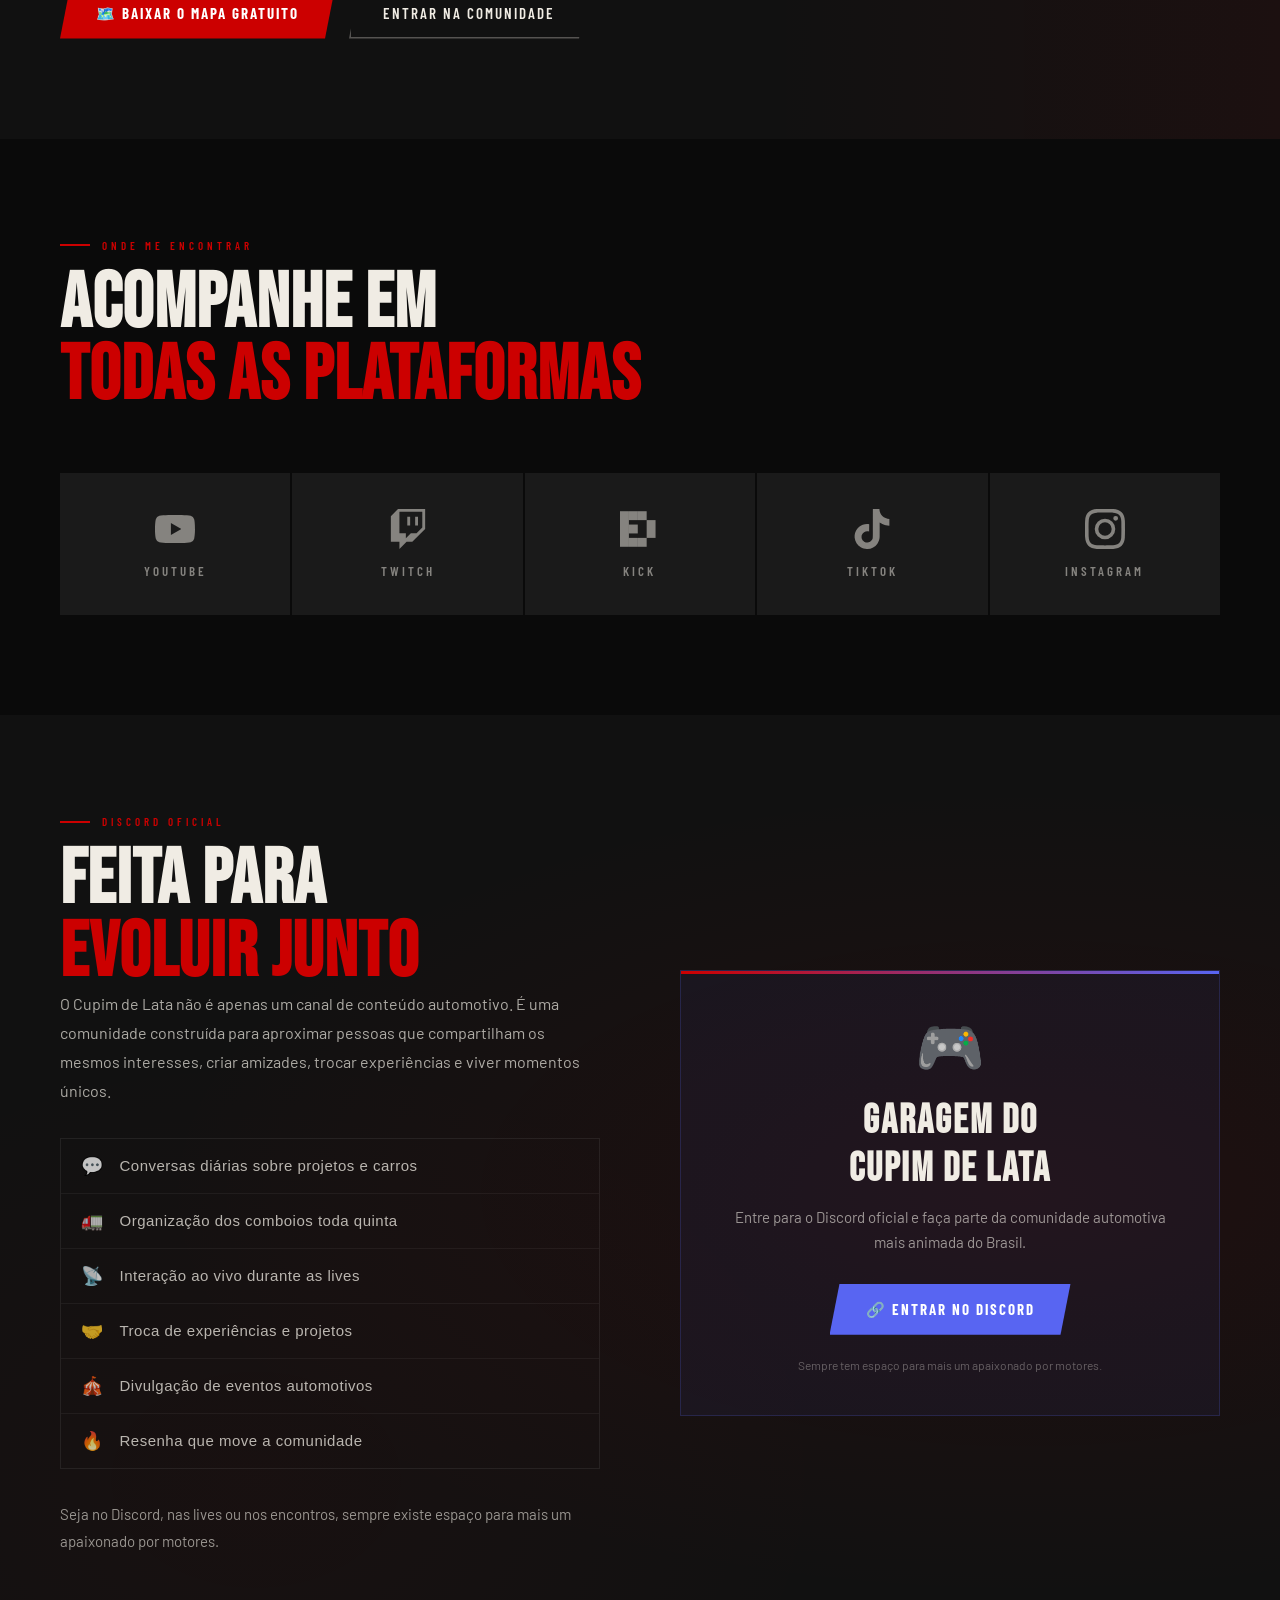
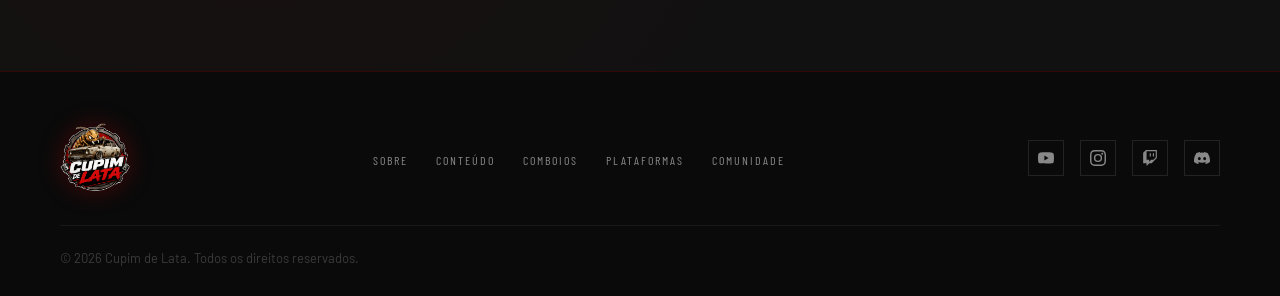
==== commit e7de859d: "Add social media icons and links to navigation" ====
--- a/index.html
+++ b/index.html
@@ -20,6 +20,35 @@
   .platform-item:hover .platform-svg {
     fill: var(--white);
   }
+
+  /* ── NAV SOCIAL ICONS ── */
+  .nav-social-divider {
+    width: 1px;
+    height: 18px;
+    background: rgba(240,236,228,0.12);
+    margin: 0 6px;
+    align-self: center;
+    display: list-item;
+    list-style: none;
+  }
+  .nav-social-icon {
+    display: flex;
+    align-items: center;
+    justify-content: center;
+    width: 32px;
+    height: 32px;
+    border: 1px solid rgba(255,255,255,0.1);
+    color: var(--text-muted);
+    text-decoration: none;
+    transition: border-color 0.25s, color 0.25s, background 0.25s;
+  }
+  .nav-social-icon:hover {
+    border-color: var(--red);
+    color: var(--red);
+    background: rgba(204,0,0,0.08);
+  }
+  .nav-social-icon::after { display: none !important; }
+  .nav-social-icon svg { width: 14px; height: 14px; display: block; flex-shrink: 0; }
 </style>
 </head>
 <body>
@@ -35,6 +64,11 @@
     <li><a href="#comboios">Comboios</a></li>
     <li><a href="#plataformas">Plataformas</a></li>
     <li><a href="#comunidade">Comunidade</a></li>
+    <li class="nav-social-divider"></li>
+    <li><a href="https://youtube.com/@cupimdelata" class="nav-social-icon" target="_blank" rel="noopener" aria-label="YouTube"><svg viewBox="0 0 24 24" fill="currentColor"><path d="M23.498 6.186a3.016 3.016 0 0 0-2.122-2.136C19.505 3.545 12 3.545 12 3.545s-7.505 0-9.377.505A3.017 3.017 0 0 0 .502 6.186C0 8.07 0 12 0 12s0 3.93.502 5.814a3.016 3.016 0 0 0 2.122 2.136c1.871.505 9.376.505 9.376.505s7.505 0 9.377-.505a3.015 3.015 0 0 0 2.122-2.136C24 15.93 24 12 24 12s0-3.93-.502-5.814zM9.545 15.568V8.432L15.818 12l-6.273 3.568z"/></svg></a></li>
+    <li><a href="https://instagram.com/cupim.delata" class="nav-social-icon" target="_blank" rel="noopener" aria-label="Instagram"><svg viewBox="0 0 24 24" fill="currentColor"><path d="M12 2.163c3.204 0 3.584.012 4.85.07 3.252.148 4.771 1.691 4.919 4.919.058 1.265.069 1.645.069 4.849 0 3.205-.012 3.584-.069 4.849-.149 3.225-1.664 4.771-4.919 4.919-1.266.058-1.644.07-4.85.07-3.204 0-3.584-.012-4.849-.07-3.26-.149-4.771-1.699-4.919-4.92-.058-1.265-.07-1.644-.07-4.849 0-3.204.013-3.583.07-4.849.149-3.227 1.664-4.771 4.919-4.919 1.266-.057 1.645-.069 4.849-.069zM12 0C8.741 0 8.333.014 7.053.072 2.695.272.273 2.69.073 7.052.014 8.333 0 8.741 0 12c0 3.259.014 3.668.072 4.948.2 4.358 2.618 6.78 6.98 6.98C8.333 23.986 8.741 24 12 24c3.259 0 3.668-.014 4.948-.072 4.354-.2 6.782-2.618 6.979-6.98.059-1.28.073-1.689.073-4.948 0-3.259-.014-3.667-.072-4.947-.196-4.354-2.617-6.78-6.979-6.98C15.668.014 15.259 0 12 0zm0 5.838a6.162 6.162 0 1 0 0 12.324 6.162 6.162 0 0 0 0-12.324zM12 16a4 4 0 1 1 0-8 4 4 0 0 1 0 8zm6.406-11.845a1.44 1.44 0 1 0 0 2.881 1.44 1.44 0 0 0 0-2.881z"/></svg></a></li>
+    <li><a href="https://twitch.tv/cupimdelata" class="nav-social-icon" target="_blank" rel="noopener" aria-label="Twitch"><svg viewBox="0 0 24 24" fill="currentColor"><path d="M11.571 4.714h1.715v5.143H11.57zm4.715 0H18v5.143h-1.714zM6 0L1.714 4.286v15.428h5.143V24l4.286-4.286h3.428L22.286 12V0zm14.571 11.143l-3.428 3.428h-3.429l-3 3v-3H6.857V1.714h13.714z"/></svg></a></li>
+    <li><a href="https://tiktok.com/@cupimdelata" class="nav-social-icon" target="_blank" rel="noopener" aria-label="TikTok"><svg viewBox="0 0 24 24" fill="currentColor"><path d="M12.525.02c1.31-.02 2.61-.01 3.91-.02.08 1.53.63 3.09 1.75 4.17 1.12 1.11 2.7 1.62 4.24 1.79v4.03c-1.44-.05-2.89-.35-4.2-.97-.57-.26-1.1-.59-1.62-.93-.01 2.92.01 5.84-.02 8.75-.08 1.4-.54 2.79-1.35 3.94-1.31 1.92-3.58 3.17-5.91 3.21-1.43.08-2.86-.31-4.08-1.03-2.02-1.19-3.44-3.37-3.65-5.71-.02-.5-.03-1-.01-1.49.18-1.9 1.12-3.72 2.58-4.96 1.66-1.44 3.98-2.13 6.15-1.72.02 1.48-.04 2.96-.04 4.44-.99-.32-2.15-.23-3.02.37-.63.41-1.11 1.04-1.36 1.75-.21.51-.15 1.07-.14 1.61.24 1.64 1.82 3.02 3.5 2.87 1.12-.01 2.19-.66 2.77-1.61.19-.33.4-.67.41-1.06.1-1.79.06-3.57.07-5.36.01-4.03-.01-8.05.02-12.07z"/></svg></a></li>
     <li><a href="https://discord.gg/Wpn9NADYtA" class="nav-cta">Entrar no Discord</a></li>
   </ul>
   <div class="nav-hamburger" id="hamburger" onclick="toggleMenu()">
@@ -233,8 +267,15 @@
 
       <!-- Kick -->
       <a href="https://kick.com/cupimdelata" class="platform-item reveal reveal-delay-2" target="_blank" rel="noopener">
-        <svg class="platform-svg" viewBox="0 0 24 24" xmlns="http://www.w3.org/2000/svg">
-          <path d="M0 0h5.333v8L8 5.333h5.333L9.333 12l4 6.667H8L5.333 16v8H0V0zm13.333 5.333H24L18.667 12 24 18.667H13.333L8 12l5.333-6.667z"/>
+        <svg class="platform-svg" viewBox="0 0 90 80" xmlns="http://www.w3.org/2000/svg">
+          <rect x="0"  y="0"  width="20" height="80"/>
+          <rect x="20" y="0"  width="20" height="20"/>
+          <rect x="40" y="0"  width="20" height="20"/>
+          <rect x="20" y="30" width="20" height="20"/>
+          <rect x="20" y="60" width="20" height="20"/>
+          <rect x="40" y="60" width="20" height="20"/>
+          <rect x="60" y="20" width="20" height="20"/>
+          <rect x="60" y="40" width="20" height="20"/>
         </svg>
         <span class="platform-name">Kick</span>
       </a>
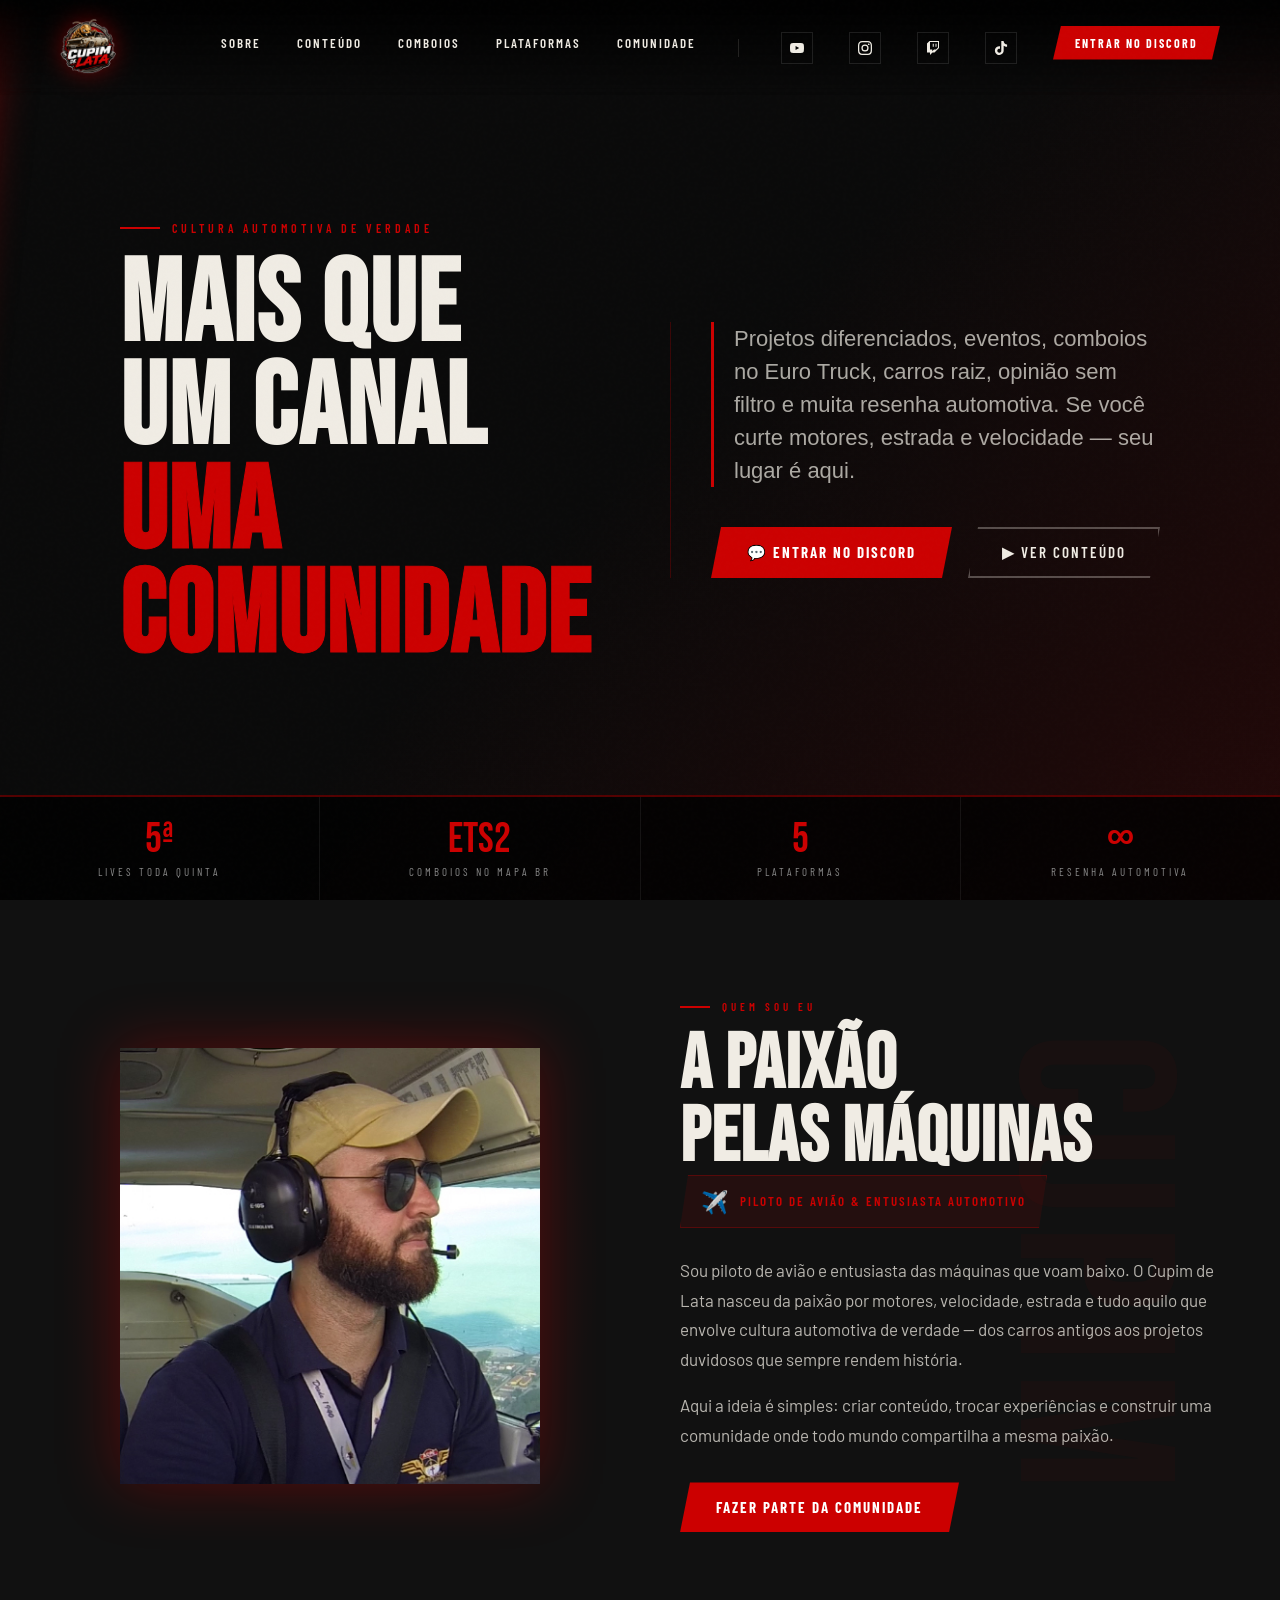
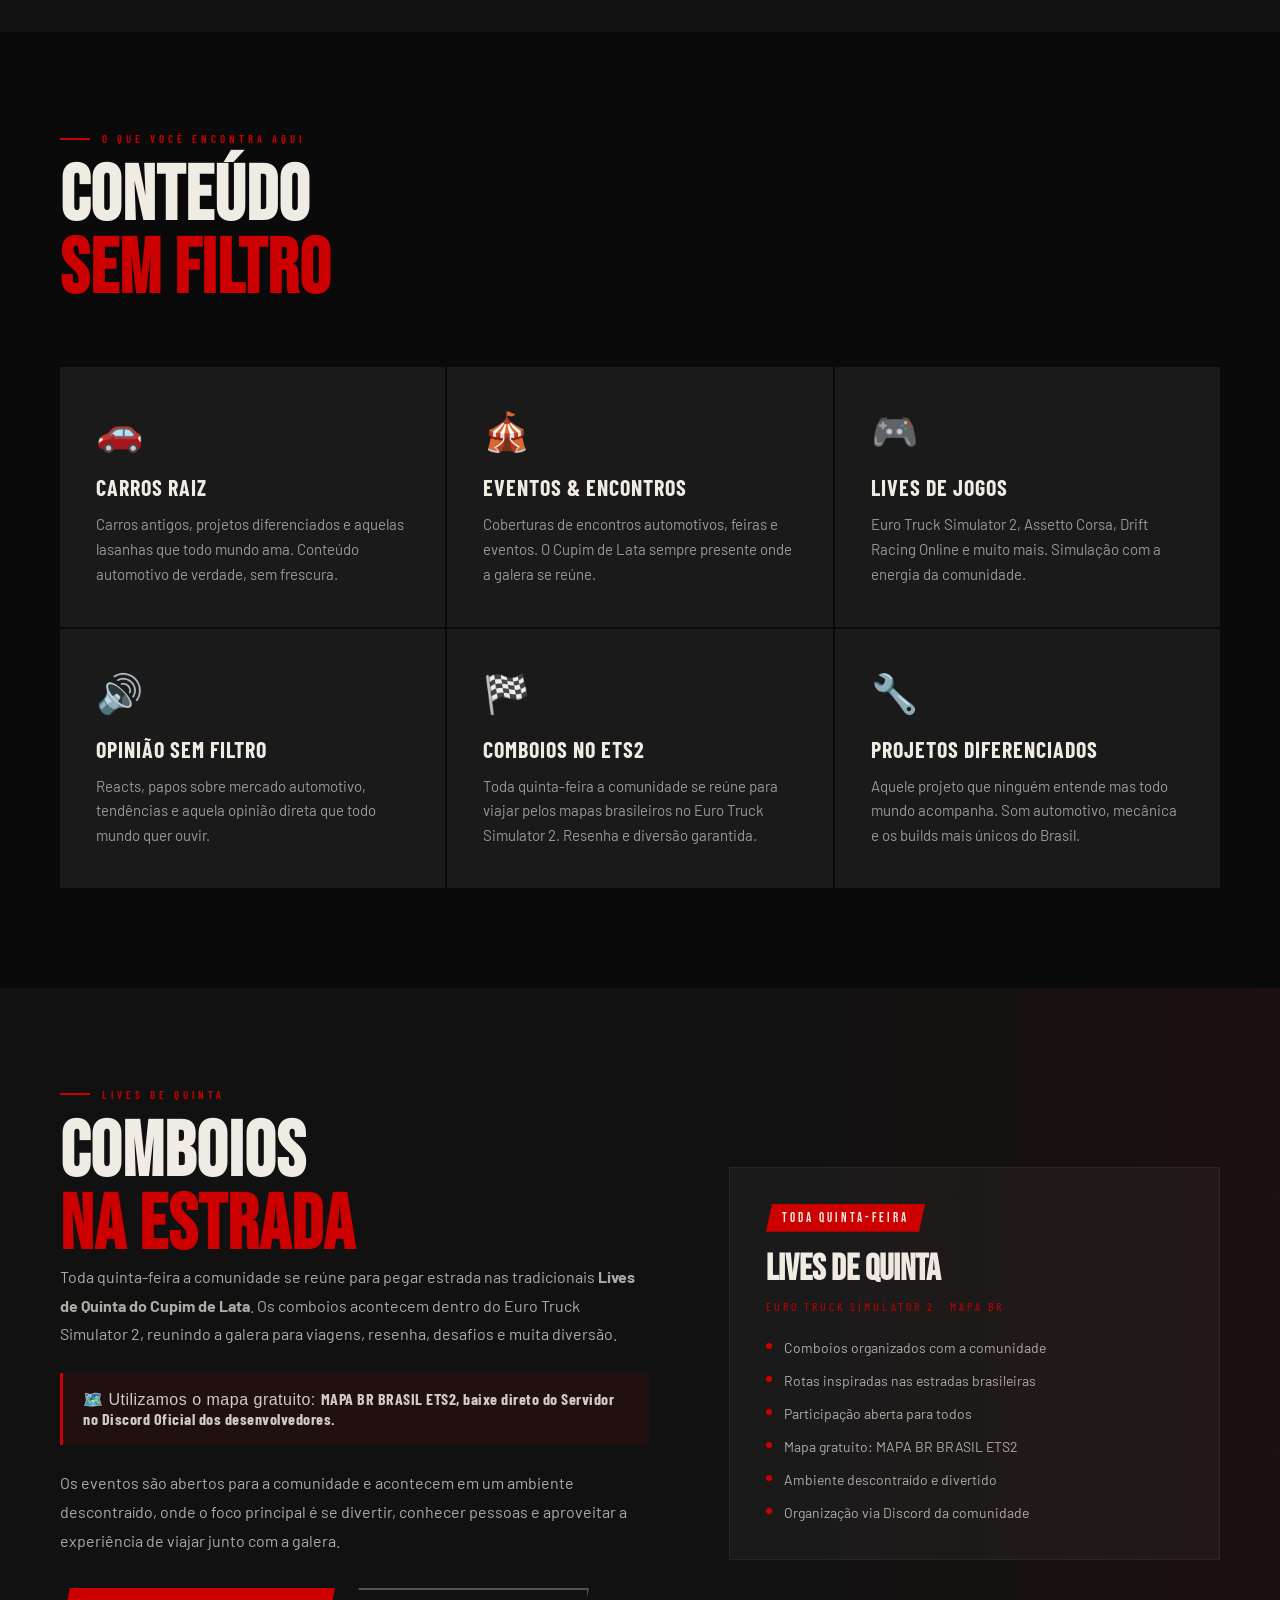
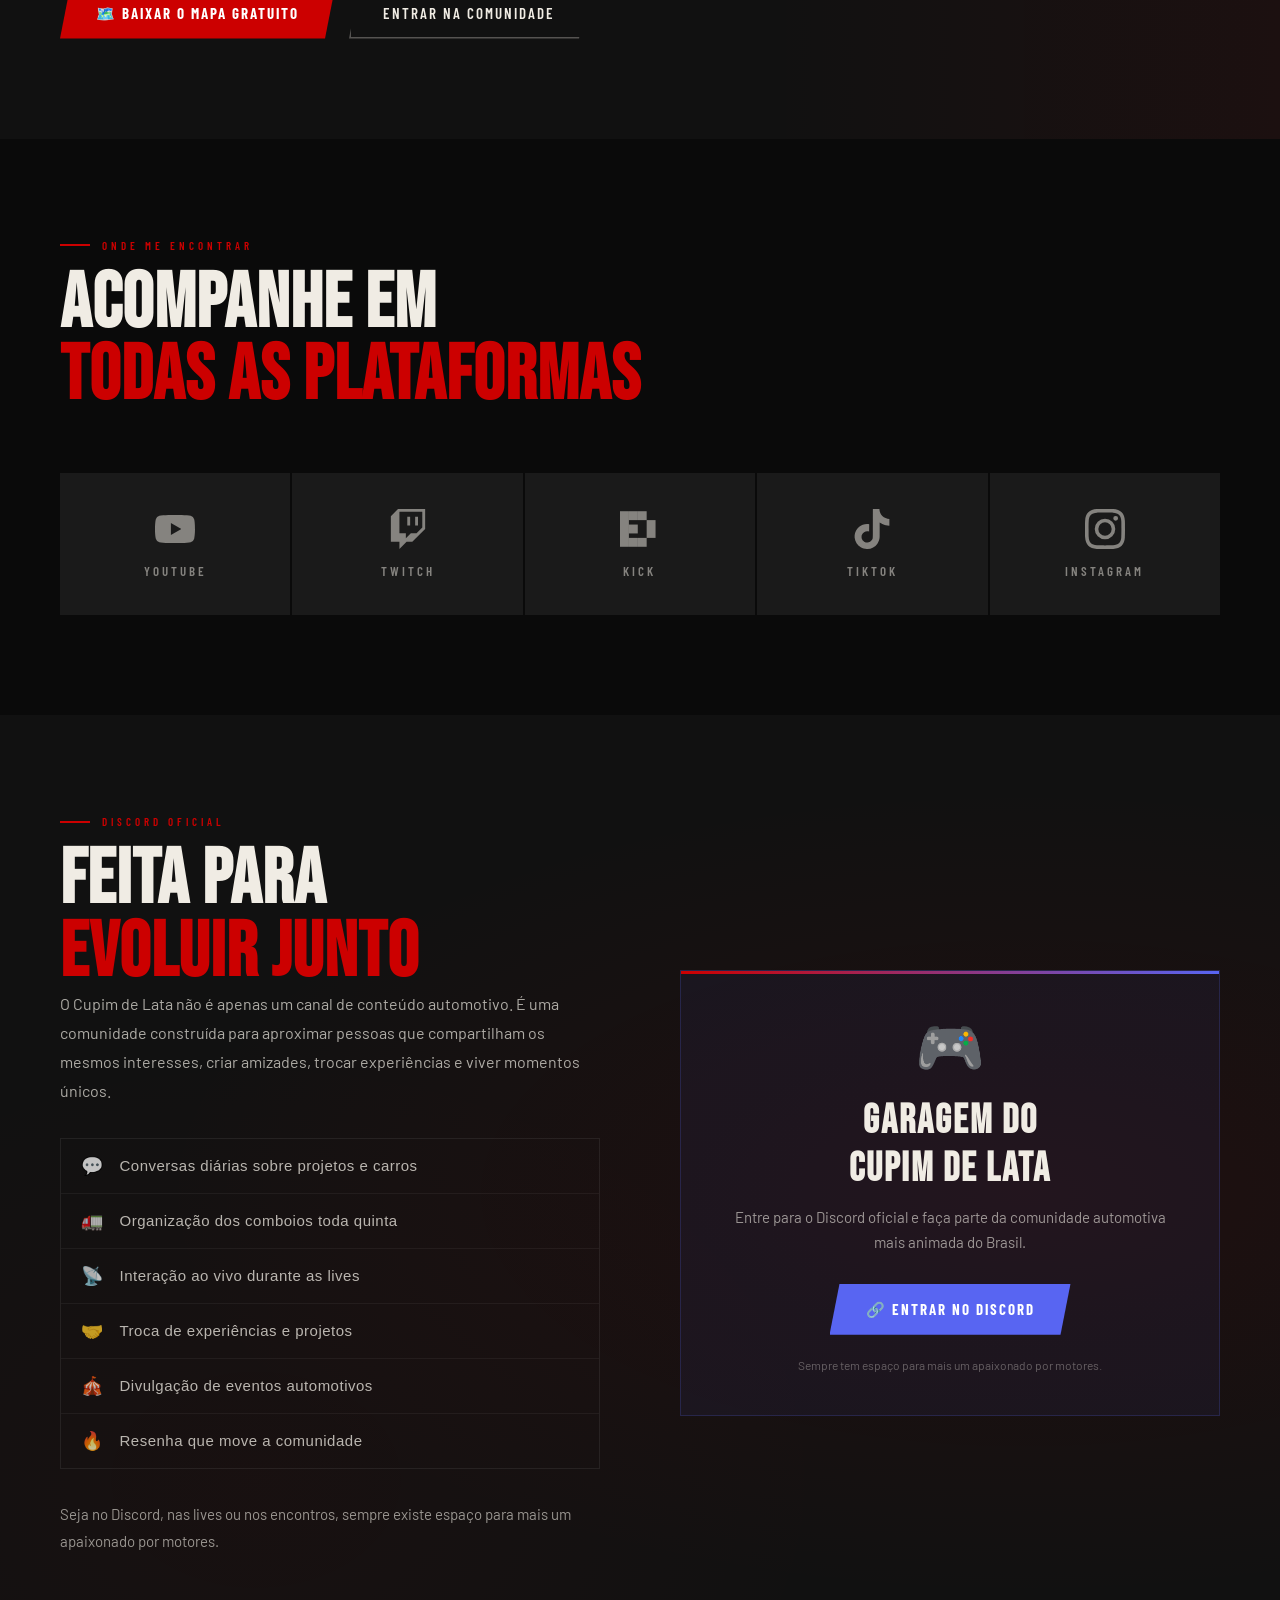
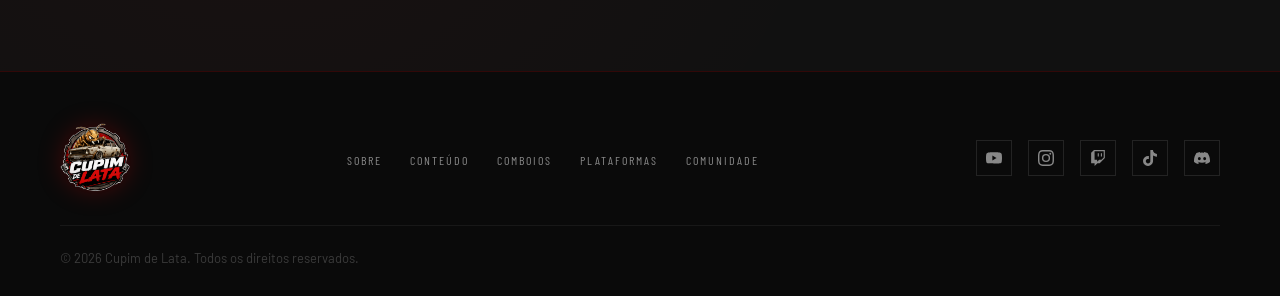
==== commit 9fce8144: "Add TikTok link to social icons in footer" ====
--- a/index.html
+++ b/index.html
@@ -363,6 +363,9 @@
       <a href="https://twitch.tv/cupimdelata" class="social-icon" target="_blank" rel="noopener">
         <svg viewBox="0 0 24 24" width="16" height="16" fill="currentColor"><path d="M11.571 4.714h1.715v5.143H11.57zm4.715 0H18v5.143h-1.714zM6 0L1.714 4.286v15.428h5.143V24l4.286-4.286h3.428L22.286 12V0zm14.571 11.143l-3.428 3.428h-3.429l-3 3v-3H6.857V1.714h13.714z"/></svg>
       </a>
+      <a href="https://tiktok.com/@cupimdelata" class="social-icon" target="_blank" rel="noopener" aria-label="TikTok">
+        <svg viewBox="0 0 24 24" width="16" height="16" fill="currentColor"><path d="M12.525.02c1.31-.02 2.61-.01 3.91-.02.08 1.53.63 3.09 1.75 4.17 1.12 1.11 2.7 1.62 4.24 1.79v4.03c-1.44-.05-2.89-.35-4.2-.97-.57-.26-1.1-.59-1.62-.93-.01 2.92.01 5.84-.02 8.75-.08 1.4-.54 2.79-1.35 3.94-1.31 1.92-3.58 3.17-5.91 3.21-1.43.08-2.86-.31-4.08-1.03-2.02-1.19-3.44-3.37-3.65-5.71-.02-.5-.03-1-.01-1.49.18-1.9 1.12-3.72 2.58-4.96 1.66-1.44 3.98-2.13 6.15-1.72.02 1.48-.04 2.96-.04 4.44-.99-.32-2.15-.23-3.02.37-.63.41-1.11 1.04-1.36 1.75-.21.51-.15 1.07-.14 1.61.24 1.64 1.82 3.02 3.5 2.87 1.12-.01 2.19-.66 2.77-1.61.19-.33.4-.67.41-1.06.1-1.79.06-3.57.07-5.36.01-4.03-.01-8.05.02-12.07z"/></svg>
+      </a>
       <a href="https://discord.gg/Wpn9NADYtA" class="social-icon" target="_blank" rel="noopener">
         <svg viewBox="0 0 24 24" width="16" height="16" fill="currentColor"><path d="M20.317 4.37a19.791 19.791 0 0 0-4.885-1.515.074.074 0 0 0-.079.037c-.21.375-.444.864-.608 1.25a18.27 18.27 0 0 0-5.487 0 12.64 12.64 0 0 0-.617-1.25.077.077 0 0 0-.079-.037A19.736 19.736 0 0 0 3.677 4.37a.07.07 0 0 0-.032.027C.533 9.046-.32 13.58.099 18.057c.002.022.015.043.032.056a19.9 19.9 0 0 0 5.993 3.03.077.077 0 0 0 .084-.028 14.09 14.09 0 0 0 1.226-1.994.076.076 0 0 0-.041-.106 13.107 13.107 0 0 1-1.872-.892.077.077 0 0 1-.008-.128 10.2 10.2 0 0 0 .372-.292.074.074 0 0 1 .077-.01c3.928 1.793 8.18 1.793 12.062 0a.074.074 0 0 1 .078.01c.12.098.246.198.373.292a.077.077 0 0 1-.006.127 12.299 12.299 0 0 1-1.873.892.077.077 0 0 0-.041.107c.36.698.772 1.362 1.225 1.993a.076.076 0 0 0 .084.028 19.839 19.839 0 0 0 6.002-3.03.077.077 0 0 0 .032-.054c.5-5.177-.838-9.674-3.549-13.66a.061.061 0 0 0-.031-.03zM8.02 15.33c-1.183 0-2.157-1.085-2.157-2.419 0-1.333.956-2.419 2.157-2.419 1.21 0 2.176 1.096 2.157 2.42 0 1.333-.956 2.418-2.157 2.418zm7.975 0c-1.183 0-2.157-1.085-2.157-2.419 0-1.333.955-2.419 2.157-2.419 1.21 0 2.176 1.096 2.157 2.42 0 1.333-.946 2.418-2.157 2.418z"/></svg>
       </a>
